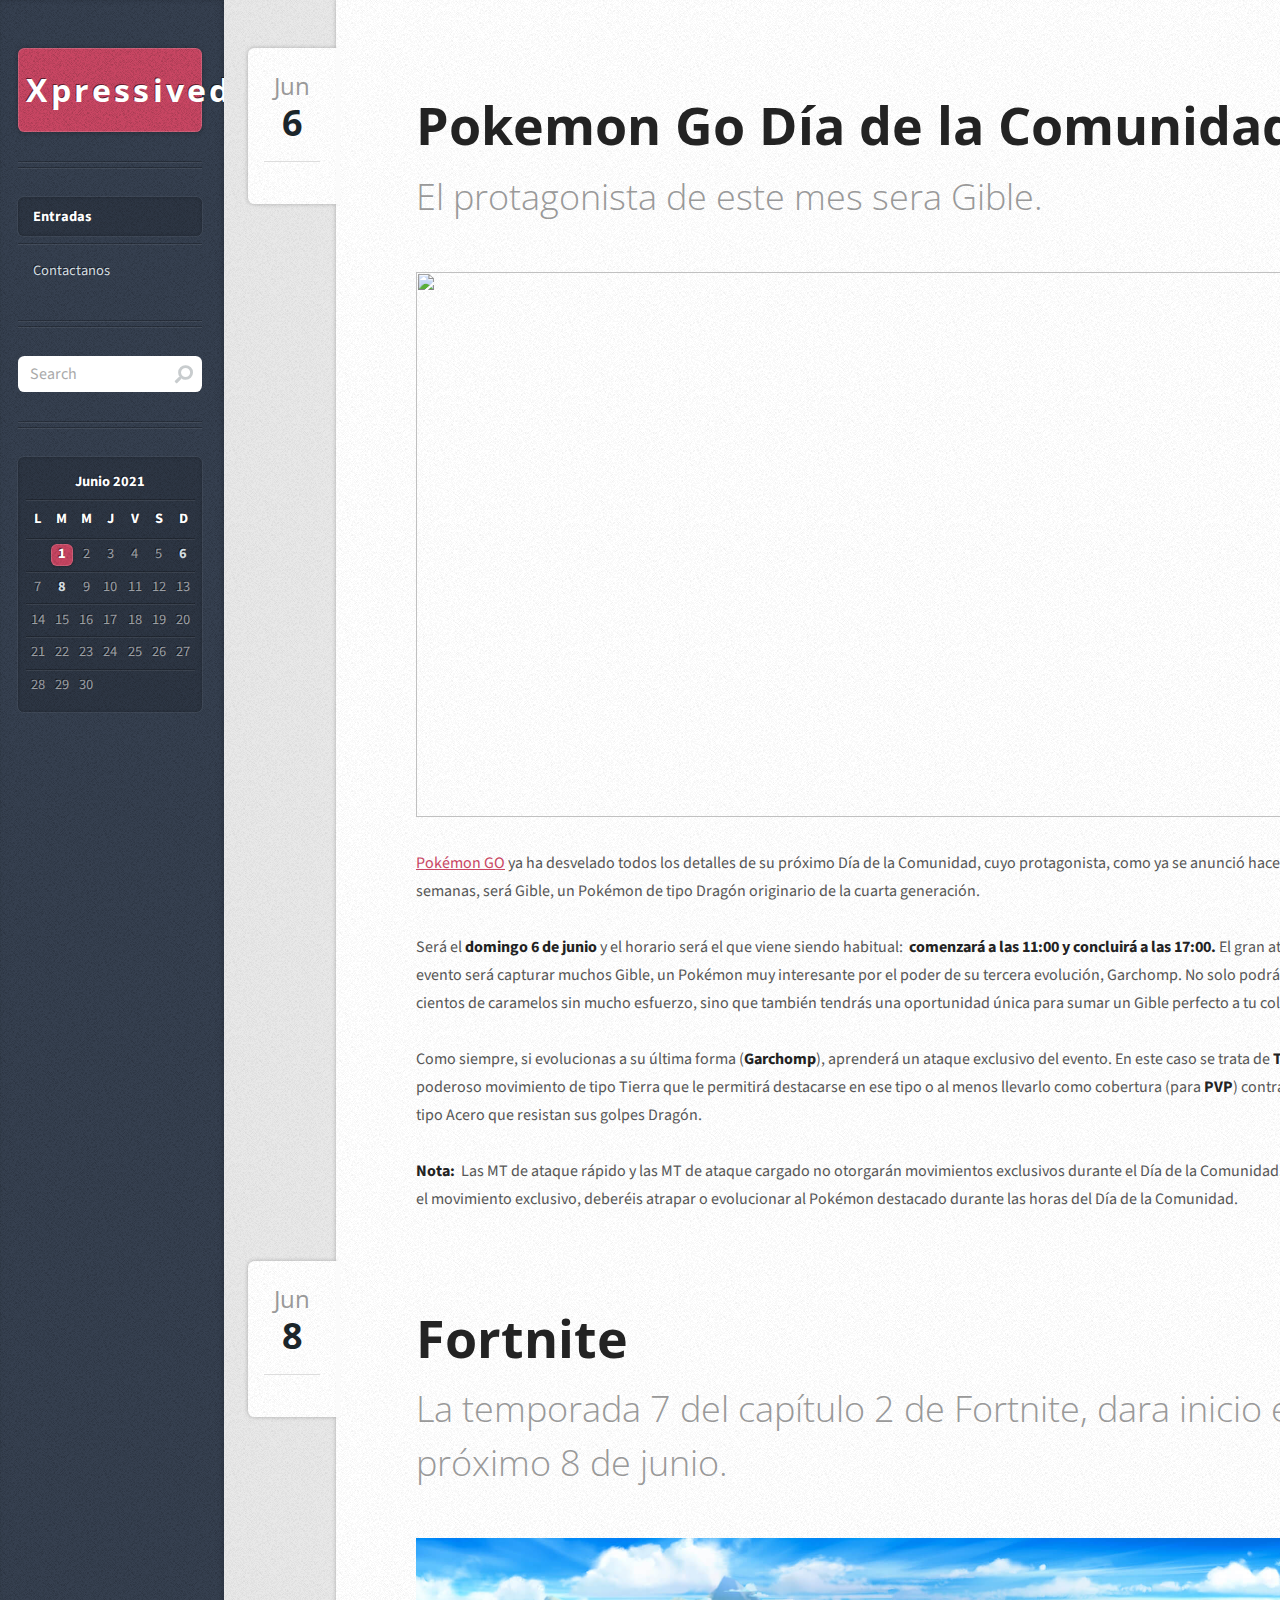
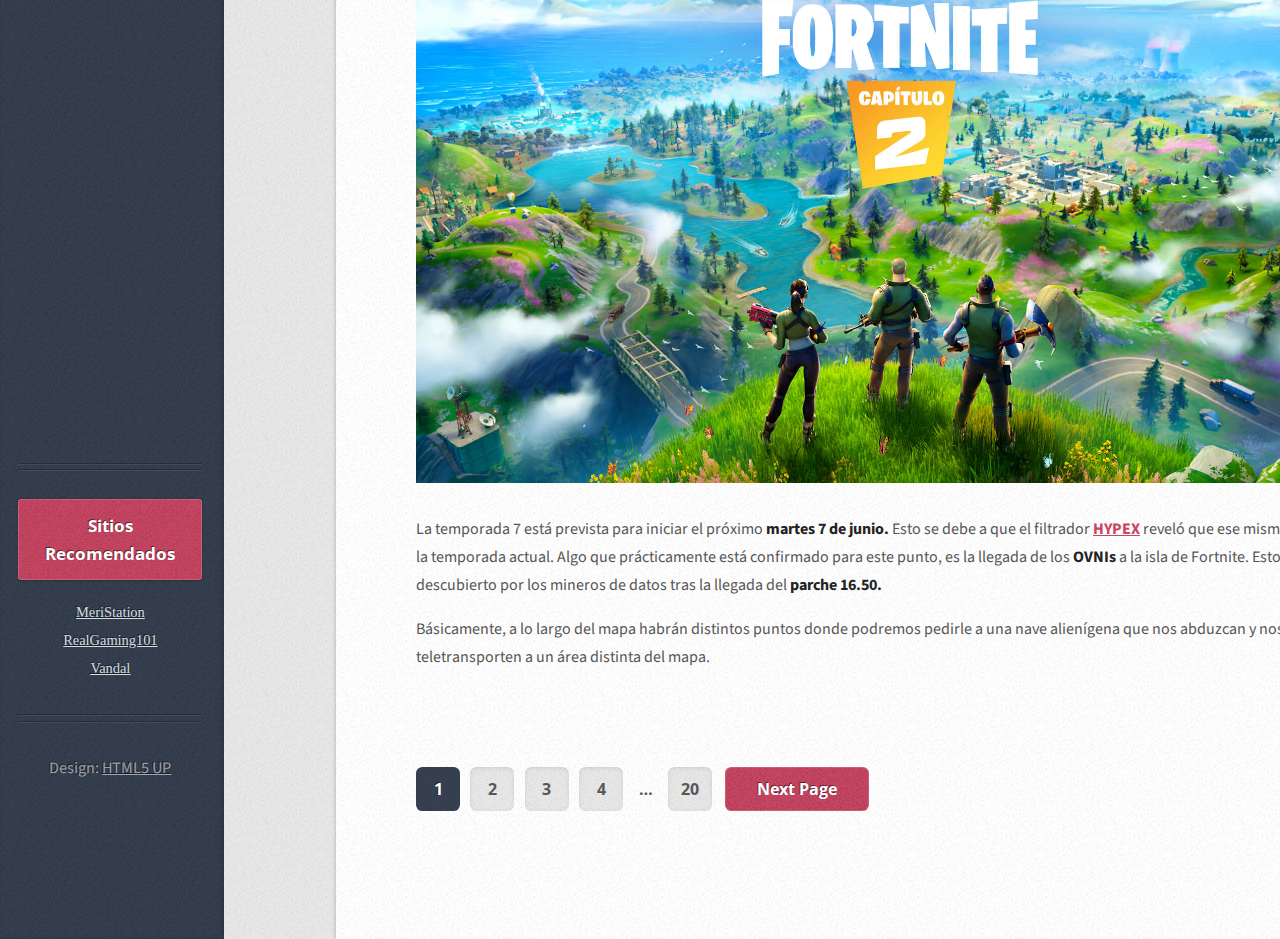
==== index.html @ c1a63bb0 "commit" ====
<!DOCTYPE html>
<!--
	Striped by HTML5 UP	html5up.net | @ajlkn	Free for personal and commercial use under the CCA 3.0 license (html5up.net/license)-->
<html>
  <head>
    <meta http-equiv="content-type" content="text/html; charset=utf-8">
    <title>Xpressived</title>
    <meta name="viewport" content="width=device-width, initial-scale=1, user-scalable=no">
    <link rel="stylesheet" href="assets/css/style.css">
  </head>
  <body class="is-preload">
    <!-- Content -->
    <div id="content">
      <div class="inner">
        <!-- Post -->
        <article class="box post post-excerpt">
          <header>
            <!--
									Note: Titles and subtitles will wrap automatically when necessary, so don't worry									if they get too long. You can also remove the <p> entirely if you don't									need a subtitle.								-->
            <h2><a href="#">Pokemon Go Día de la Comunidad <br>
              </a></h2>
            <p>El protagonista de este mes sera Gible.<br>
            </p>
          </header>
          <div class="info">
            <!--
									Note: The date should be formatted exactly as it's shown below. In particular, the									"least significant" characters of the month should be encapsulated in a <span>									element to denote what gets dropped in 1200px mode (eg. the "uary" in "January").									Oh, and if you don't need a date for a particular page or post you can simply delete									the entire "date" element.								-->
            <span class="date"><span class="month">Jun<span>io</span></span> <span
                class="day">6</span><span class="year">, 2021</span></span>
            <!--
									Note: You can change the number of list items in "stats" to whatever you want.								-->
            <ul class="stats">
            </ul>
          </div>
          <a href="#" class="image featured"><img src="images/pic01.jpg" alt=""
              style="width: 968px; height: 545px;"></a><a href="https://pokemongo.nianticlabs.com/es/"
            target="_blank">Pokémon GO</a> ya ha desvelado todos los detalles de
          su próximo Día de la Comunidad, cuyo protagonista, como ya se anunció
          hace algunas semanas, será Gible, un Pokémon de tipo Dragón originario
          de la cuarta generación.<br>
          <br>
          Será el <strong>domingo 6 de junio</strong> y el horario será el que
          viene siendo habitual:&nbsp; <strong>comenzará a las 11:00 y
            concluirá a las 17:00. </strong>El gran atractivo del evento será
          capturar muchos Gible, un Pokémon muy interesante por el poder de su
          tercera evolución, Garchomp. No solo podrás conseguir cientos de
          caramelos sin mucho esfuerzo, sino que también tendrás una oportunidad
          única para sumar un Gible perfecto a tu colección. <br>
          <br>
          Como siempre, si evolucionas a su última forma (<strong>Garchomp</strong>),
          aprenderá un ataque exclusivo del evento. En este caso se trata de <strong>Tierra
            Viva,</strong> un poderoso movimiento de tipo Tierra que le
          permitirá destacarse en ese tipo o al menos llevarlo como cobertura
          (para <strong>PVP</strong>) contra Pokémon de tipo Acero que resistan
          sus golpes Dragón.<br>
          <br>
          <strong>Nota:</strong>&nbsp; Las MT de ataque rápido y las MT de
          ataque cargado no otorgarán movimientos exclusivos durante el Día de
          la Comunidad. Para aprender el movimiento exclusivo, deberéis atrapar
          o evolucionar al Pokémon destacado durante las horas del Día de la
          Comunidad.</article>
        <!-- Post -->
        <article class="box post post-excerpt">
          <header>
            <h2><a href="#">Fortnite <br>
              </a></h2>
            <p>La temporada 7 del capítulo 2 de Fortnite, dara inicio este
              próximo 8 de junio.</p>
          </header>
          <div class="info"> <span class="date"><span class="month">Jun<span>io</span></span>
              <span class="day">8</span><span class="year">, 2021</span></span>
          </div>
          <a href="#" class="image featured"><img src="images/pic02.jpg" alt=""></a>
          <p><span>La temporada 7 está prevista para iniciar el próximo <strong>martes
                7 de junio.</strong> Esto se debe a que el filtrador <strong><a
                  href="https://twitter.com/HYPEX?ref_src=twsrc%5Etfw%7Ctwcamp%5Etweetembed%7Ctwterm%5E1371721168185655297%7Ctwgr%5E%7Ctwcon%5Es1_&amp;ref_url=https%3A%2F%2Frealgaming101.es%2Ffortnite%2Ffortnite-temporada-7-capitulo-2-fecha-de-inicio-trailer-pase-de-batalla-skins-filtraciones%2F"
                  target="_blank">HYPEX</a></strong> reveló que ese mismo día
              finalizará la temporada actual.</span> Algo que prácticamente está
            confirmado para este punto, es la llegada de los <strong>OVNIs </strong>a
            la isla de Fortnite. Esto fue descubierto por los mineros de datos
            tras la llegada del<strong> parche 16.50.</strong></p>
          <p></p>
          Básicamente, a lo largo del mapa habrán distintos puntos donde
          podremos pedirle a una nave alienígena que nos abduzcan y nos
          teletransporten a un área distinta del mapa.
          <p></p>
        </article>
        <!-- Pagination -->
        <div class="pagination">
          <!--<a href="#" class="button previous">Previous Page</a>-->
          <div class="pages"> <a href="#" class="active">1</a> <a href="#">2</a>
            <a href="#">3</a> <a href="#">4</a> <span>…</span> <a href="#">20</a>
          </div>
          <a href="#" class="button next">Next Page</a> </div>
      </div>
    </div>
    <!-- Sidebar -->
    <div id="sidebar">
      <!-- Logo -->
      <h1 id="logo"><a href="#">Xpressived</a></h1>
      <!-- Nav -->
      <nav id="nav">
        <ul>
          <li class="current"><a href="#">Entradas</a></li>
          <li><a href="Contacte.html">Contactanos</a></li>
        </ul>
      </nav>
      <!-- Search -->
      <section class="box search">
        <form method="post" action="#"> <input class="text" name="search" placeholder="Search"
            type="text"> </form>
      </section>
      <!-- Calendario -->
      <section class="box calendar">
        <div class="inner">
          <table>
            <caption>Junio 2021</caption>
            <thead>
              <tr>
                <th scope="col" title="Lunes">L</th>
                <th scope="col" title="Martes">M</th>
                <th scope="col" title="Miercoles">M</th>
                <th scope="col" title="Jueves">J</th>
                <th scope="col" title="Viernes">V</th>
                <th scope="col" title="Sabado">S</th>
                <th scope="col" title="Domingo">D</th>
              </tr>
            </thead>
            <tbody>
              <tr>
                <td colspan="1" class="pad"><span>&nbsp;</span></td>
                <td class="today"><a href="#">1</a></td>
                <td><span>2</span></td>
                <td><span>3</span></td>
                <td><span>4</span></td>
                <td><span>5</span></td>
                <td><a href="#">6</a></td>
              </tr>
              <tr>
                <td><span>7</span></td>
                <td><a href="#">8</a></td>
                <td><span>9</span></td>
                <td><span>10</span></td>
                <td><span>11</span></td>
                <td><span>12</span></td>
                <td><span>13</span></td>
              </tr>
              <tr>
                <td><span>14</span></td>
                <td><span>15</span></td>
                <td><span>16</span></td>
                <td><span>17</span></td>
                <td><span>18</span></td>
                <td><span>19</span></td>
                <td><span>20</span></td>
              </tr>
              <tr>
                <td><span>21</span></td>
                <td><span>22</span></td>
                <td><span>23</span></td>
                <td><span>24</span></td>
                <td><span>25</span></td>
                <td><span>26</span></td>
                <td><span>27</span></td>
              </tr>
              <tr>
                <td><span>28</span></td>
                <td><span>29</span></td>
                <td><span>30</span></td>
                <td class="pad" colspan="4"><span>&nbsp;</span></td>
              </tr>
            </tbody>
          </table>
        </div>
      </section>
      <!-- Sitios Recomendados -->
      <section class="box recommend-sites" style="margin-top: 1350.8px;">
        <header>
          <h2>Sitios Recomendados</h2>
        </header>
        <ul>
          <li><a href="https://as.com/meristation/" target="_blank">MeriStation<br>
            </a> <a href="https://realgaming101.es/" target="_blank">RealGaming101<br>
            </a> <a href="https://vandal.elespanol.com/" target="_blank"><u>Vandal</u><br>
            </a></li>
        </ul>
      </section>
      <!-- Copyright -->
      <ul id="copyright">
        <li>Design: <a href="http://html5up.net">HTML5 UP</a></li>
      </ul>
    </div>
    <!-- Scripts -->
    <script src="assets/js/jquery.min.js"></script>
    <script src="assets/js/browser.min.js"></script>
    <script src="assets/js/breakpoints.min.js"></script>
    <script src="assets/js/util.js"></script>
    <script src="assets/js/main.js"></script>
  </body>
</html>
---- assets/css/style.css ----
@import url("fontawesome-all.min.css");
@import url("https://fonts.googleapis.com/css?family=Source+Sans+Pro:400,400italic,700|Open+Sans+Condensed:300,700");

/*
	Striped by HTML5 UP
	html5up.net | @ajlkn
	Free for personal and commercial use under the CCA 3.0 license (html5up.net/license)
*/

html, body, div, span, applet, object,
iframe, h1, h2, h3, h4, h5, h6, p, blockquote,
pre, a, abbr, acronym, address, big, cite,
code, del, dfn, em, img, ins, kbd, q, s, samp,
small, strike, strong, sub, sup, tt, var, b,
u, i, center, dl, dt, dd, ol, ul, li, fieldset,
form, label, legend, table, caption, tbody,
tfoot, thead, tr, th, td, article, aside,
canvas, details, embed, figure, figcaption,
footer, header, hgroup, menu, nav, output, ruby,
section, summary, time, mark, audio, video {
	margin: 0;
	padding: 0;
	border: 0;
	font-size: 100%;
	font: inherit;
	vertical-align: baseline;}

article, aside, details, figcaption, figure,
footer, header, hgroup, menu, nav, section {
	display: block;}

body {
	line-height: 1;
}

ol, ul {
	list-style: none;
}

blockquote, q {
	quotes: none;
}

	blockquote:before, blockquote:after, q:before, q:after {
		content: '';
		content: none;
	}

table {
	border-collapse: collapse;
	border-spacing: 0;
}

body {
	-webkit-text-size-adjust: none;
}

mark {
	background-color: transparent;
	color: inherit;
}

input::-moz-focus-inner {
	border: 0;
	padding: 0;
}

input, select, textarea {
	-moz-appearance: none;
	-webkit-appearance: none;
	-ms-appearance: none;
	appearance: none;
}

/* Basic */

	html {
		box-sizing: border-box;
	}

	*, *:before, *:after {
		box-sizing: inherit;
	}

	body {
		background-color: #e8e8e8;
		background-image: url("images/bg02.png");
		display: -moz-flex;
		display: -webkit-flex;
		display: -ms-flex;
		display: flex;
	}

		body.is-preload *, body.is-preload *:before, body.is-preload *:after {
			-moz-animation: none !important;
			-webkit-animation: none !important;
			-ms-animation: none !important;
			animation: none !important;
			-moz-transition: none !important;
			-webkit-transition: none !important;
			-ms-transition: none !important;
			transition: none !important;
		}

	body, input, textarea, select {
		font-family: 'Source Sans Pro', sans-serif;
		font-weight: 400;
		color: #565656;
	}

	a {
		color: #c94663;
	}

	strong, b {
		font-weight: 700;
		color: #232323;
	}

	h2, h3, h4, h5, h6 {
		font-family: 'Open Sans Condensed', sans-serif;
		font-weight: 700;
		color: #232323;
	}

	h2 a, h4 a, h5 a, h6 a {
		text-decoration: none;
		color: inherit;
	}

	blockquote {
		border-left: solid 5px #ddd;
		padding: 1em 0 1em 2em;
		font-style: italic;
	}

	em, i {
		font-style: italic;
	}

	hr {
		border: 0;
		border-top: solid 1px #ddd;
		padding: 1.5em 0 0 0;
		margin: 1.75em 0 0 0;
	}

	sub {
		position: relative;
		top: 0.5em;
		font-size: 0.8em;
	}

	sup {
		position: relative;
		top: -0.5em;
		font-size: 0.8em;
	}

	br.clear {
		clear: both;
	}

	p, ul, ol, dl {
		margin-bottom: 1em;
	}

/* Row */

	.row {
		display: flex;
		flex-wrap: wrap;
		box-sizing: border-box;
		align-items: stretch;
	}

		.row > * {
			box-sizing: border-box;
		}

		.row.gtr-uniform > * > :last-child {
			margin-bottom: 0;
		}

		.row.aln-left {
			justify-content: flex-start;
		}

		.row.aln-center {
			justify-content: center;
		}

		.row.aln-right {
			justify-content: flex-end;
		}

		.row.aln-top {
			align-items: flex-start;
		}

		.row.aln-middle {
			align-items: center;
		}

		.row.aln-bottom {
			align-items: flex-end;
		}

		.row > .imp {
			order: -1;
		}

		.row > .col-1 {
			width: 8.33333%;
		}

		.row > .off-1 {
			margin-left: 8.33333%;
		}

		.row > .col-2 {
			width: 16.66667%;
		}

		.row > .off-2 {
			margin-left: 16.66667%;
		}

		.row > .col-3 {
			width: 25%;
		}

		.row > .off-3 {
			margin-left: 25%;
		}

		.row > .col-4 {
			width: 33.33333%;
		}

		.row > .off-4 {
			margin-left: 33.33333%;
		}

		.row > .col-5 {
			width: 41.66667%;
		}

		.row > .off-5 {
			margin-left: 41.66667%;
		}

		.row > .col-6 {
			width: 50%;
		}

		.row > .off-6 {
			margin-left: 50%;
		}

		.row > .col-7 {
			width: 58.33333%;
		}

		.row > .off-7 {
			margin-left: 58.33333%;
		}

		.row > .col-8 {
			width: 66.66667%;
		}

		.row > .off-8 {
			margin-left: 66.66667%;
		}

		.row > .col-9 {
			width: 75%;
		}

		.row > .off-9 {
			margin-left: 75%;
		}

		.row > .col-10 {
			width: 83.33333%;
		}

		.row > .off-10 {
			margin-left: 83.33333%;
		}

		.row > .col-11 {
			width: 91.66667%;
		}

		.row > .off-11 {
			margin-left: 91.66667%;
		}

		.row > .col-12 {
			width: 100%;
		}

		.row > .off-12 {
			margin-left: 100%;
		}

		.row.gtr-0 {
			margin-top: 0px;
			margin-left: 0px;
		}

			.row.gtr-0 > * {
				padding: 0px 0 0 0px;
			}

			.row.gtr-0.gtr-uniform {
				margin-top: 0px;
			}

				.row.gtr-0.gtr-uniform > * {
					padding-top: 0px;
				}

		.row.gtr-25 {
			margin-top: -12.5px;
			margin-left: -12.5px;
		}

			.row.gtr-25 > * {
				padding: 12.5px 0 0 12.5px;
			}

			.row.gtr-25.gtr-uniform {
				margin-top: -12.5px;
			}

				.row.gtr-25.gtr-uniform > * {
					padding-top: 12.5px;
				}

		.row.gtr-50 {
			margin-top: -25px;
			margin-left: -25px;
		}

			.row.gtr-50 > * {
				padding: 25px 0 0 25px;
			}

			.row.gtr-50.gtr-uniform {
				margin-top: -25px;
			}

				.row.gtr-50.gtr-uniform > * {
					padding-top: 25px;
				}

		.row {
			margin-top: -50px;
			margin-left: -50px;
		}

			.row > * {
				padding: 50px 0 0 50px;
			}

			.row.gtr-uniform {
				margin-top: -50px;
			}

				.row.gtr-uniform > * {
					padding-top: 50px;
				}

		.row.gtr-150 {
			margin-top: -75px;
			margin-left: -75px;
		}

			.row.gtr-150 > * {
				padding: 75px 0 0 75px;
			}

			.row.gtr-150.gtr-uniform {
				margin-top: -75px;
			}

				.row.gtr-150.gtr-uniform > * {
					padding-top: 75px;
				}

		.row.gtr-200 {
			margin-top: -100px;
			margin-left: -100px;
		}

			.row.gtr-200 > * {
				padding: 100px 0 0 100px;
			}

			.row.gtr-200.gtr-uniform {
				margin-top: -100px;
			}

				.row.gtr-200.gtr-uniform > * {
					padding-top: 100px;
				}

		@media screen and (min-width: 737px) {

			.row {
				display: flex;
				flex-wrap: wrap;
				box-sizing: border-box;
				align-items: stretch;
			}

				.row > * {
					box-sizing: border-box;
				}

				.row.gtr-uniform > * > :last-child {
					margin-bottom: 0;
				}

				.row.aln-left {
					justify-content: flex-start;
				}

				.row.aln-center {
					justify-content: center;
				}

				.row.aln-right {
					justify-content: flex-end;
				}

				.row.aln-top {
					align-items: flex-start;
				}

				.row.aln-middle {
					align-items: center;
				}

				.row.aln-bottom {
					align-items: flex-end;
				}

				.row > .imp-desktop {
					order: -1;
				}

				.row > .col-1-desktop {
					width: 8.33333%;
				}

				.row > .off-1-desktop {
					margin-left: 8.33333%;
				}

				.row > .col-2-desktop {
					width: 16.66667%;
				}

				.row > .off-2-desktop {
					margin-left: 16.66667%;
				}

				.row > .col-3-desktop {
					width: 25%;
				}

				.row > .off-3-desktop {
					margin-left: 25%;
				}

				.row > .col-4-desktop {
					width: 33.33333%;
				}

				.row > .off-4-desktop {
					margin-left: 33.33333%;
				}

				.row > .col-5-desktop {
					width: 41.66667%;
				}

				.row > .off-5-desktop {
					margin-left: 41.66667%;
				}

				.row > .col-6-desktop {
					width: 50%;
				}

				.row > .off-6-desktop {
					margin-left: 50%;
				}

				.row > .col-7-desktop {
					width: 58.33333%;
				}

				.row > .off-7-desktop {
					margin-left: 58.33333%;
				}

				.row > .col-8-desktop {
					width: 66.66667%;
				}

				.row > .off-8-desktop {
					margin-left: 66.66667%;
				}

				.row > .col-9-desktop {
					width: 75%;
				}

				.row > .off-9-desktop {
					margin-left: 75%;
				}

				.row > .col-10-desktop {
					width: 83.33333%;
				}

				.row > .off-10-desktop {
					margin-left: 83.33333%;
				}

				.row > .col-11-desktop {
					width: 91.66667%;
				}

				.row > .off-11-desktop {
					margin-left: 91.66667%;
				}

				.row > .col-12-desktop {
					width: 100%;
				}

				.row > .off-12-desktop {
					margin-left: 100%;
				}

				.row.gtr-0 {
					margin-top: 0px;
					margin-left: 0px;
				}

					.row.gtr-0 > * {
						padding: 0px 0 0 0px;
					}

					.row.gtr-0.gtr-uniform {
						margin-top: 0px;
					}

						.row.gtr-0.gtr-uniform > * {
							padding-top: 0px;
						}

				.row.gtr-25 {
					margin-top: -12.5px;
					margin-left: -12.5px;
				}

					.row.gtr-25 > * {
						padding: 12.5px 0 0 12.5px;
					}

					.row.gtr-25.gtr-uniform {
						margin-top: -12.5px;
					}

						.row.gtr-25.gtr-uniform > * {
							padding-top: 12.5px;
						}

				.row.gtr-50 {
					margin-top: -25px;
					margin-left: -25px;
				}

					.row.gtr-50 > * {
						padding: 25px 0 0 25px;
					}

					.row.gtr-50.gtr-uniform {
						margin-top: -25px;
					}

						.row.gtr-50.gtr-uniform > * {
							padding-top: 25px;
						}

				.row {
					margin-top: -50px;
					margin-left: -50px;
				}

					.row > * {
						padding: 50px 0 0 50px;
					}

					.row.gtr-uniform {
						margin-top: -50px;
					}

						.row.gtr-uniform > * {
							padding-top: 50px;
						}

				.row.gtr-150 {
					margin-top: -75px;
					margin-left: -75px;
				}

					.row.gtr-150 > * {
						padding: 75px 0 0 75px;
					}

					.row.gtr-150.gtr-uniform {
						margin-top: -75px;
					}

						.row.gtr-150.gtr-uniform > * {
							padding-top: 75px;
						}

				.row.gtr-200 {
					margin-top: -100px;
					margin-left: -100px;
				}

					.row.gtr-200 > * {
						padding: 100px 0 0 100px;
					}

					.row.gtr-200.gtr-uniform {
						margin-top: -100px;
					}

						.row.gtr-200.gtr-uniform > * {
							padding-top: 100px;
						}

		}

		@media screen and (min-width: 1201px) {

			.row {
				display: flex;
				flex-wrap: wrap;
				box-sizing: border-box;
				align-items: stretch;
			}

				.row > * {
					box-sizing: border-box;
				}

				.row.gtr-uniform > * > :last-child {
					margin-bottom: 0;
				}

				.row.aln-left {
					justify-content: flex-start;
				}

				.row.aln-center {
					justify-content: center;
				}

				.row.aln-right {
					justify-content: flex-end;
				}

				.row.aln-top {
					align-items: flex-start;
				}

				.row.aln-middle {
					align-items: center;
				}

				.row.aln-bottom {
					align-items: flex-end;
				}

				.row > .imp-wide {
					order: -1;
				}

				.row > .col-1-wide {
					width: 8.33333%;
				}

				.row > .off-1-wide {
					margin-left: 8.33333%;
				}

				.row > .col-2-wide {
					width: 16.66667%;
				}

				.row > .off-2-wide {
					margin-left: 16.66667%;
				}

				.row > .col-3-wide {
					width: 25%;
				}

				.row > .off-3-wide {
					margin-left: 25%;
				}

				.row > .col-4-wide {
					width: 33.33333%;
				}

				.row > .off-4-wide {
					margin-left: 33.33333%;
				}

				.row > .col-5-wide {
					width: 41.66667%;
				}

				.row > .off-5-wide {
					margin-left: 41.66667%;
				}

				.row > .col-6-wide {
					width: 50%;
				}

				.row > .off-6-wide {
					margin-left: 50%;
				}

				.row > .col-7-wide {
					width: 58.33333%;
				}

				.row > .off-7-wide {
					margin-left: 58.33333%;
				}

				.row > .col-8-wide {
					width: 66.66667%;
				}

				.row > .off-8-wide {
					margin-left: 66.66667%;
				}

				.row > .col-9-wide {
					width: 75%;
				}

				.row > .off-9-wide {
					margin-left: 75%;
				}

				.row > .col-10-wide {
					width: 83.33333%;
				}

				.row > .off-10-wide {
					margin-left: 83.33333%;
				}

				.row > .col-11-wide {
					width: 91.66667%;
				}

				.row > .off-11-wide {
					margin-left: 91.66667%;
				}

				.row > .col-12-wide {
					width: 100%;
				}

				.row > .off-12-wide {
					margin-left: 100%;
				}

				.row.gtr-0 {
					margin-top: 0px;
					margin-left: 0px;
				}

					.row.gtr-0 > * {
						padding: 0px 0 0 0px;
					}

					.row.gtr-0.gtr-uniform {
						margin-top: 0px;
					}

						.row.gtr-0.gtr-uniform > * {
							padding-top: 0px;
						}

				.row.gtr-25 {
					margin-top: -12.5px;
					margin-left: -12.5px;
				}

					.row.gtr-25 > * {
						padding: 12.5px 0 0 12.5px;
					}

					.row.gtr-25.gtr-uniform {
						margin-top: -12.5px;
					}

						.row.gtr-25.gtr-uniform > * {
							padding-top: 12.5px;
						}

				.row.gtr-50 {
					margin-top: -25px;
					margin-left: -25px;
				}

					.row.gtr-50 > * {
						padding: 25px 0 0 25px;
					}

					.row.gtr-50.gtr-uniform {
						margin-top: -25px;
					}

						.row.gtr-50.gtr-uniform > * {
							padding-top: 25px;
						}

				.row {
					margin-top: -50px;
					margin-left: -50px;
				}

					.row > * {
						padding: 50px 0 0 50px;
					}

					.row.gtr-uniform {
						margin-top: -50px;
					}

						.row.gtr-uniform > * {
							padding-top: 50px;
						}

				.row.gtr-150 {
					margin-top: -75px;
					margin-left: -75px;
				}

					.row.gtr-150 > * {
						padding: 75px 0 0 75px;
					}

					.row.gtr-150.gtr-uniform {
						margin-top: -75px;
					}

						.row.gtr-150.gtr-uniform > * {
							padding-top: 75px;
						}

				.row.gtr-200 {
					margin-top: -100px;
					margin-left: -100px;
				}

					.row.gtr-200 > * {
						padding: 100px 0 0 100px;
					}

					.row.gtr-200.gtr-uniform {
						margin-top: -100px;
					}

						.row.gtr-200.gtr-uniform > * {
							padding-top: 100px;
						}

		}

		@media screen and (min-width: 737px) and (max-width: 1200px) {

			.row {
				display: flex;
				flex-wrap: wrap;
				box-sizing: border-box;
				align-items: stretch;
			}

				.row > * {
					box-sizing: border-box;
				}

				.row.gtr-uniform > * > :last-child {
					margin-bottom: 0;
				}

				.row.aln-left {
					justify-content: flex-start;
				}

				.row.aln-center {
					justify-content: center;
				}

				.row.aln-right {
					justify-content: flex-end;
				}

				.row.aln-top {
					align-items: flex-start;
				}

				.row.aln-middle {
					align-items: center;
				}

				.row.aln-bottom {
					align-items: flex-end;
				}

				.row > .imp-narrow {
					order: -1;
				}

				.row > .col-1-narrow {
					width: 8.33333%;
				}

				.row > .off-1-narrow {
					margin-left: 8.33333%;
				}

				.row > .col-2-narrow {
					width: 16.66667%;
				}

				.row > .off-2-narrow {
					margin-left: 16.66667%;
				}

				.row > .col-3-narrow {
					width: 25%;
				}

				.row > .off-3-narrow {
					margin-left: 25%;
				}

				.row > .col-4-narrow {
					width: 33.33333%;
				}

				.row > .off-4-narrow {
					margin-left: 33.33333%;
				}

				.row > .col-5-narrow {
					width: 41.66667%;
				}

				.row > .off-5-narrow {
					margin-left: 41.66667%;
				}

				.row > .col-6-narrow {
					width: 50%;
				}

				.row > .off-6-narrow {
					margin-left: 50%;
				}

				.row > .col-7-narrow {
					width: 58.33333%;
				}

				.row > .off-7-narrow {
					margin-left: 58.33333%;
				}

				.row > .col-8-narrow {
					width: 66.66667%;
				}

				.row > .off-8-narrow {
					margin-left: 66.66667%;
				}

				.row > .col-9-narrow {
					width: 75%;
				}

				.row > .off-9-narrow {
					margin-left: 75%;
				}

				.row > .col-10-narrow {
					width: 83.33333%;
				}

				.row > .off-10-narrow {
					margin-left: 83.33333%;
				}

				.row > .col-11-narrow {
					width: 91.66667%;
				}

				.row > .off-11-narrow {
					margin-left: 91.66667%;
				}

				.row > .col-12-narrow {
					width: 100%;
				}

				.row > .off-12-narrow {
					margin-left: 100%;
				}

				.row.gtr-0 {
					margin-top: 0px;
					margin-left: 0px;
				}

					.row.gtr-0 > * {
						padding: 0px 0 0 0px;
					}

					.row.gtr-0.gtr-uniform {
						margin-top: 0px;
					}

						.row.gtr-0.gtr-uniform > * {
							padding-top: 0px;
						}

				.row.gtr-25 {
					margin-top: -12.5px;
					margin-left: -12.5px;
				}

					.row.gtr-25 > * {
						padding: 12.5px 0 0 12.5px;
					}

					.row.gtr-25.gtr-uniform {
						margin-top: -12.5px;
					}

						.row.gtr-25.gtr-uniform > * {
							padding-top: 12.5px;
						}

				.row.gtr-50 {
					margin-top: -25px;
					margin-left: -25px;
				}

					.row.gtr-50 > * {
						padding: 25px 0 0 25px;
					}

					.row.gtr-50.gtr-uniform {
						margin-top: -25px;
					}

						.row.gtr-50.gtr-uniform > * {
							padding-top: 25px;
						}

				.row {
					margin-top: -50px;
					margin-left: -50px;
				}

					.row > * {
						padding: 50px 0 0 50px;
					}

					.row.gtr-uniform {
						margin-top: -50px;
					}

						.row.gtr-uniform > * {
							padding-top: 50px;
						}

				.row.gtr-150 {
					margin-top: -75px;
					margin-left: -75px;
				}

					.row.gtr-150 > * {
						padding: 75px 0 0 75px;
					}

					.row.gtr-150.gtr-uniform {
						margin-top: -75px;
					}

						.row.gtr-150.gtr-uniform > * {
							padding-top: 75px;
						}

				.row.gtr-200 {
					margin-top: -100px;
					margin-left: -100px;
				}

					.row.gtr-200 > * {
						padding: 100px 0 0 100px;
					}

					.row.gtr-200.gtr-uniform {
						margin-top: -100px;
					}

						.row.gtr-200.gtr-uniform > * {
							padding-top: 100px;
						}

		}

		@media screen and (min-width: 737px) and (max-width: 1000px) {

			.row {
				display: flex;
				flex-wrap: wrap;
				box-sizing: border-box;
				align-items: stretch;
			}

				.row > * {
					box-sizing: border-box;
				}

				.row.gtr-uniform > * > :last-child {
					margin-bottom: 0;
				}

				.row.aln-left {
					justify-content: flex-start;
				}

				.row.aln-center {
					justify-content: center;
				}

				.row.aln-right {
					justify-content: flex-end;
				}

				.row.aln-top {
					align-items: flex-start;
				}

				.row.aln-middle {
					align-items: center;
				}

				.row.aln-bottom {
					align-items: flex-end;
				}

				.row > .imp-narrower {
					order: -1;
				}

				.row > .col-1-narrower {
					width: 8.33333%;
				}

				.row > .off-1-narrower {
					margin-left: 8.33333%;
				}

				.row > .col-2-narrower {
					width: 16.66667%;
				}

				.row > .off-2-narrower {
					margin-left: 16.66667%;
				}

				.row > .col-3-narrower {
					width: 25%;
				}

				.row > .off-3-narrower {
					margin-left: 25%;
				}

				.row > .col-4-narrower {
					width: 33.33333%;
				}

				.row > .off-4-narrower {
					margin-left: 33.33333%;
				}

				.row > .col-5-narrower {
					width: 41.66667%;
				}

				.row > .off-5-narrower {
					margin-left: 41.66667%;
				}

				.row > .col-6-narrower {
					width: 50%;
				}

				.row > .off-6-narrower {
					margin-left: 50%;
				}

				.row > .col-7-narrower {
					width: 58.33333%;
				}

				.row > .off-7-narrower {
					margin-left: 58.33333%;
				}

				.row > .col-8-narrower {
					width: 66.66667%;
				}

				.row > .off-8-narrower {
					margin-left: 66.66667%;
				}

				.row > .col-9-narrower {
					width: 75%;
				}

				.row > .off-9-narrower {
					margin-left: 75%;
				}

				.row > .col-10-narrower {
					width: 83.33333%;
				}

				.row > .off-10-narrower {
					margin-left: 83.33333%;
				}

				.row > .col-11-narrower {
					width: 91.66667%;
				}

				.row > .off-11-narrower {
					margin-left: 91.66667%;
				}

				.row > .col-12-narrower {
					width: 100%;
				}

				.row > .off-12-narrower {
					margin-left: 100%;
				}

				.row.gtr-0 {
					margin-top: 0px;
					margin-left: 0px;
				}

					.row.gtr-0 > * {
						padding: 0px 0 0 0px;
					}

					.row.gtr-0.gtr-uniform {
						margin-top: 0px;
					}

						.row.gtr-0.gtr-uniform > * {
							padding-top: 0px;
						}

				.row.gtr-25 {
					margin-top: -12.5px;
					margin-left: -12.5px;
				}

					.row.gtr-25 > * {
						padding: 12.5px 0 0 12.5px;
					}

					.row.gtr-25.gtr-uniform {
						margin-top: -12.5px;
					}

						.row.gtr-25.gtr-uniform > * {
							padding-top: 12.5px;
						}

				.row.gtr-50 {
					margin-top: -25px;
					margin-left: -25px;
				}

					.row.gtr-50 > * {
						padding: 25px 0 0 25px;
					}

					.row.gtr-50.gtr-uniform {
						margin-top: -25px;
					}

						.row.gtr-50.gtr-uniform > * {
							padding-top: 25px;
						}

				.row {
					margin-top: -50px;
					margin-left: -50px;
				}

					.row > * {
						padding: 50px 0 0 50px;
					}

					.row.gtr-uniform {
						margin-top: -50px;
					}

						.row.gtr-uniform > * {
							padding-top: 50px;
						}

				.row.gtr-150 {
					margin-top: -75px;
					margin-left: -75px;
				}

					.row.gtr-150 > * {
						padding: 75px 0 0 75px;
					}

					.row.gtr-150.gtr-uniform {
						margin-top: -75px;
					}

						.row.gtr-150.gtr-uniform > * {
							padding-top: 75px;
						}

				.row.gtr-200 {
					margin-top: -100px;
					margin-left: -100px;
				}

					.row.gtr-200 > * {
						padding: 100px 0 0 100px;
					}

					.row.gtr-200.gtr-uniform {
						margin-top: -100px;
					}

						.row.gtr-200.gtr-uniform > * {
							padding-top: 100px;
						}

		}

		@media screen and (max-width: 736px) {

			.row {
				display: flex;
				flex-wrap: wrap;
				box-sizing: border-box;
				align-items: stretch;
			}

				.row > * {
					box-sizing: border-box;
				}

				.row.gtr-uniform > * > :last-child {
					margin-bottom: 0;
				}

				.row.aln-left {
					justify-content: flex-start;
				}

				.row.aln-center {
					justify-content: center;
				}

				.row.aln-right {
					justify-content: flex-end;
				}

				.row.aln-top {
					align-items: flex-start;
				}

				.row.aln-middle {
					align-items: center;
				}

				.row.aln-bottom {
					align-items: flex-end;
				}

				.row > .imp-mobile {
					order: -1;
				}

				.row > .col-1-mobile {
					width: 8.33333%;
				}

				.row > .off-1-mobile {
					margin-left: 8.33333%;
				}

				.row > .col-2-mobile {
					width: 16.66667%;
				}

				.row > .off-2-mobile {
					margin-left: 16.66667%;
				}

				.row > .col-3-mobile {
					width: 25%;
				}

				.row > .off-3-mobile {
					margin-left: 25%;
				}

				.row > .col-4-mobile {
					width: 33.33333%;
				}

				.row > .off-4-mobile {
					margin-left: 33.33333%;
				}

				.row > .col-5-mobile {
					width: 41.66667%;
				}

				.row > .off-5-mobile {
					margin-left: 41.66667%;
				}

				.row > .col-6-mobile {
					width: 50%;
				}

				.row > .off-6-mobile {
					margin-left: 50%;
				}

				.row > .col-7-mobile {
					width: 58.33333%;
				}

				.row > .off-7-mobile {
					margin-left: 58.33333%;
				}

				.row > .col-8-mobile {
					width: 66.66667%;
				}

				.row > .off-8-mobile {
					margin-left: 66.66667%;
				}

				.row > .col-9-mobile {
					width: 75%;
				}

				.row > .off-9-mobile {
					margin-left: 75%;
				}

				.row > .col-10-mobile {
					width: 83.33333%;
				}

				.row > .off-10-mobile {
					margin-left: 83.33333%;
				}

				.row > .col-11-mobile {
					width: 91.66667%;
				}

				.row > .off-11-mobile {
					margin-left: 91.66667%;
				}

				.row > .col-12-mobile {
					width: 100%;
				}

				.row > .off-12-mobile {
					margin-left: 100%;
				}

				.row.gtr-0 {
					margin-top: 0px;
					margin-left: 0px;
				}

					.row.gtr-0 > * {
						padding: 0px 0 0 0px;
					}

					.row.gtr-0.gtr-uniform {
						margin-top: 0px;
					}

						.row.gtr-0.gtr-uniform > * {
							padding-top: 0px;
						}

				.row.gtr-25 {
					margin-top: -12.5px;
					margin-left: -12.5px;
				}

					.row.gtr-25 > * {
						padding: 12.5px 0 0 12.5px;
					}

					.row.gtr-25.gtr-uniform {
						margin-top: -12.5px;
					}

						.row.gtr-25.gtr-uniform > * {
							padding-top: 12.5px;
						}

				.row.gtr-50 {
					margin-top: -25px;
					margin-left: -25px;
				}

					.row.gtr-50 > * {
						padding: 25px 0 0 25px;
					}

					.row.gtr-50.gtr-uniform {
						margin-top: -25px;
					}

						.row.gtr-50.gtr-uniform > * {
							padding-top: 25px;
						}

				.row {
					margin-top: -50px;
					margin-left: -50px;
				}

					.row > * {
						padding: 50px 0 0 50px;
					}

					.row.gtr-uniform {
						margin-top: -50px;
					}

						.row.gtr-uniform > * {
							padding-top: 50px;
						}

				.row.gtr-150 {
					margin-top: -75px;
					margin-left: -75px;
				}

					.row.gtr-150 > * {
						padding: 75px 0 0 75px;
					}

					.row.gtr-150.gtr-uniform {
						margin-top: -75px;
					}

						.row.gtr-150.gtr-uniform > * {
							padding-top: 75px;
						}

				.row.gtr-200 {
					margin-top: -100px;
					margin-left: -100px;
				}

					.row.gtr-200 > * {
						padding: 100px 0 0 100px;
					}

					.row.gtr-200.gtr-uniform {
						margin-top: -100px;
					}

						.row.gtr-200.gtr-uniform > * {
							padding-top: 100px;
						}

		}

/* Table */

	table {
		margin-bottom: 1em;
		width: 100%;
	}

		table tbody tr:nth-child(2n+2) {
			background: #f4f4f4;
		}

		table td {
			padding: 0.5em 1em 0.5em 1em;
		}

		table th {
			text-align: left;
			font-weight: 700;
			padding: 0.75em 1em 0.75em 1em;
		}

		table thead {
			border-bottom: solid 1px #ddd;
		}

		table tfoot {
			border-top: solid 1px #ddd;
			background: #eee;
		}

/* Form */

	form label {
		font-family: 'Open Sans Condensed', sans-serif;
		font-weight: 700;
		color: #232323;
		margin: 0 0 0.75em 0;
	}

	form input[type="text"],
	form input[type="email"],
	form input[type="password"],
	form select,
	form textarea {
		display: block;
		border-radius: 0.4em;
		-webkit-appearance: none;
		border: solid 1px #ddd;
		padding: 0.5em 0.75em;
		width: 100%;
		line-height: 1.25em;
	}

		form input[type="text"]:focus,
		form input[type="email"]:focus,
		form input[type="password"]:focus,
		form select:focus,
		form textarea:focus {
			box-shadow: 0px 0px 2px 2px #c94663;
		}

	form ::-webkit-input-placeholder {
		color: #aaa;
	}

	form :-moz-placeholder {
		color: #aaa;
	}

	form ::-moz-placeholder {
		color: #aaa;
	}

	form :-ms-input-placeholder {
		color: #aaa;
	}

/* Section/Article */

	header {
		margin: 0 0 2em 0;
	}

		header > p {
			font-family: 'Open Sans Condensed', sans-serif;
			font-weight: 300;
			display: block;
			margin-top: 1em;
			color: #999;
		}

	section, article {
		margin-bottom: 3em;
	}

		section > :last-child,
		section > .inner > :last-child, section:last-child, article > :last-child,
		article > .inner > :last-child, article:last-child {
			margin-bottom: 0;
		}

/* Image */

	.image {
		display: inline-block;
	}

		.image img {
			display: block;
			width: 100%;
		}

		.image.fit {
			display: block;
			width: 100%;
		}

		.image.featured {
			display: block;
			width: 100%;
			margin: 0 0 2em 0;
		}

		.image.left {
			float: left;
			margin: 0 2em 2em 0;
		}

		.image.centered {
			display: block;
			margin: 0 0 2em 0;
		}

			.image.centered img {
				margin: 0 auto;
				width: auto;
			}

/* Button */

	input[type="button"],
	input[type="submit"],
	input[type="reset"],
	button,
	.button {
		cursor: pointer;
		background-color: #c94663;
		background-image: url("images/bg01.png");
		border-radius: 0.4em;
		text-align: center;
		box-shadow: inset 0px 0px 0px 1px rgba(255, 255, 255, 0.15);
		color: #fff;
		font-family: 'Open Sans Condensed', sans-serif;
		font-weight: 700;
		text-decoration: none;
		-moz-transition: background-color .25s ease-in-out, color .25s ease-in-out;
		-webkit-transition: background-color .25s ease-in-out, color .25s ease-in-out;
		-ms-transition: background-color .25s ease-in-out, color .25s ease-in-out;
		transition: background-color .25s ease-in-out, color .25s ease-in-out;
		text-shadow: -1px -1px 0px rgba(0, 0, 0, 0.5);
	}

		input[type="button"]:disabled, input[type="button"].disabled,
		input[type="submit"]:disabled,
		input[type="submit"].disabled,
		input[type="reset"]:disabled,
		input[type="reset"].disabled,
		button:disabled,
		button.disabled,
		.button:disabled,
		.button.disabled {
			opacity: 0.35;
			cursor: default;
		}

		input[type="button"]:hover,
		input[type="submit"]:hover,
		input[type="reset"]:hover,
		button:hover,
		.button:hover {
			background-color: #d95673;
		}

		input[type="button"]:active,
		input[type="submit"]:active,
		input[type="reset"]:active,
		button:active,
		.button:active {
			background-color: #b93653;
		}

		input[type="button"].alt,
		input[type="submit"].alt,
		input[type="reset"].alt,
		button.alt,
		.button.alt {
			background-color: #364050;
		}

			input[type="button"].alt:hover,
			input[type="submit"].alt:hover,
			input[type="reset"].alt:hover,
			button.alt:hover,
			.button.alt:hover {
				background-color: #465060;
			}

			input[type="button"].alt:active,
			input[type="submit"].alt:active,
			input[type="reset"].alt:active,
			button.alt:active,
			.button.alt:active {
				background-color: #263040;
			}

/* List */

	ul {
		list-style: disc;
		padding-left: 1em;
	}

		ul li {
			padding-left: 0.5em;
		}

	ol {
		list-style: decimal;
		padding-left: 1.25em;
	}

		ol li {
			padding-left: 0.25em;
		}

/* Pagination */

	.pagination .pages {
		display: inline-block;
		font-family: 'Open Sans Condensed', sans-serif;
		font-weight: 700;
	}

		.pagination .pages span {
			display: inline-block;
			width: 1.5em;
			text-align: center;
			margin: 0 0.4em 0 0;
		}

		.pagination .pages a {
			cursor: pointer;
			display: inline-block;
			text-align: center;
			text-decoration: none;
			color: inherit;
			background-color: #e8e8e8;
			background-image: url("images/bg02.png");
			color: #565656;
			margin: 0 0.4em 0 0;
			border-radius: 0.4em;
			-moz-transition: background-color .25s ease-in-out;
			-webkit-transition: background-color .25s ease-in-out;
			-ms-transition: background-color .25s ease-in-out;
			transition: background-color .25s ease-in-out;
			box-shadow: inset 0 0.075em 0.25em 0 rgba(0, 0, 0, 0.1);
		}

			.pagination .pages a:hover {
				background-color: #dadada;
			}

			.pagination .pages a.active {
				background-color: #364050;
				color: #fff;
				box-shadow: none;
				text-shadow: -1px -1px 0px rgba(0, 0, 0, 0.5);
			}

/* Box */

	.box.calendar .inner {
		position: relative;
		background-color: rgba(0, 0, 0, 0.15);
		border-radius: 0.4em;
		padding: 0.75em 0.5em 0.75em 0.5em;
		box-shadow: 0 0 0 1px rgba(255, 255, 255, 0.05), inset 0 0 0.25em 0 rgba(0, 0, 0, 0.25);
	}

	.box.calendar caption {
		font-weight: 700;
		color: #fff;
		margin: 0 0 0.25em 0;
	}

	.box.calendar tbody tr:nth-child(2n+2) {
		background: transparent;
	}

	.box.calendar table {
		margin: 0 auto;
	}

	.box.calendar td {
		cursor: default;
		padding: 0.35em 0 0.35em 0;
		border-top: solid 1px rgba(0, 0, 0, 0.25);
		box-shadow: inset 0px 1px 0px 0px rgba(255, 255, 255, 0.075);
		text-align: center;
	}

	.box.calendar th {
		cursor: default;
		padding: 0.35em 0 0.35em 0;
		border-top: solid 1px rgba(0, 0, 0, 0.25);
		box-shadow: inset 0px 1px 0px 0px rgba(255, 255, 255, 0.075);
		font-weight: 700;
		color: #fff;
		text-align: center;
	}

	.box.calendar td a, .box.calendar td span {
		display: block;
		margin: 0 auto;
		width: 1.5em;
		height: 1.5em;
		text-align: center;
		line-height: 1.4em;
		border-radius: 0.4em;
		-moz-transition: background-color .25s ease-in-out;
		-webkit-transition: background-color .25s ease-in-out;
		-ms-transition: background-color .25s ease-in-out;
		transition: background-color .25s ease-in-out;
		text-decoration: none;
	}

	.box.calendar td a {
		color: #fff;
		font-weight: 700;
	}

		.box.calendar td a:hover {
			background-color: rgba(200, 225, 255, 0.1);
			color: #fff;
		}

	.box.calendar td.today a {
		background-color: #c94663;
		background-image: url("images/bg01.png");
		box-shadow: inset 0px 0px 0px 1px rgba(255, 255, 255, 0.15), 0 0.025em 0.15em 0em rgba(0, 0, 0, 0.25);
		color: #fff !important;
	}

	.box.post {
		position: relative;
	}

		.box.post .info .stats {
			margin: 0;
			cursor: default;
		}

			.box.post .info .stats a {
				font-size: 0.8em;
				text-decoration: none;
				color: #232323;
				font-weight: 700;
				line-height: 1em;
			}

	.box.recent-posts ul {
		list-style: none;
		padding-left: 0;
	}

	
	

	.box.recent-posts li {
		border-top: solid 1px rgba(0, 0, 0, 0.25);
		box-shadow: inset 0px 1px 0px 0px rgba(255, 255, 255, 0.075);
		padding: 0.5em 0 0.5em 0;
	}

		.box.recent-posts li:first-child {
			border-top: 0;
			box-shadow: none;
			padding-top: 0;
		}

		.box.recent-posts li:last-child {
			padding-bottom: 0;
		}

	.box.recommend-sites header{
		display: block;
					background-color: #c94663;
					background-image: url("images/bg01.png");
					padding: 0.875em 0.25em;
					border-radius: 0.2em;
					text-align: center;
					box-shadow: inset 0px 0px 0px 1px rgba(255, 255, 255, 0.15), 0 0.025em 0.15em 0em rgba(0, 0, 0, 0.25);
					text-decoration: none;
					color: #fff;
	}

	.box.recommend-sites ul {
		list-style: none;
		padding-left: 0;
	}

	.box.recommend-sites li {
		border-top: solid 1px rgba(0, 0, 0, 0.25);
		box-shadow: inset 0px 1px 0px 0px rgba(255, 255, 255, 0.075);
		padding: 0.5em 0 0.5em 0;
		text-align: center;
		font-family: 'Font Awesome 5 Free';
	}

		.box.recommend-sites li:first-child {
			border-top: 0;
			box-shadow: none;
			padding-top: 0;
		}

		.box.recommend-sites li:last-child {
			padding-bottom: 0;
		}
	

	.box.search form {
		position: relative;
	}

		.box.search form input {
			position: relative;
			padding-right: 34px;
		}

		.box.search form:before {
			text-decoration: none;
			display: inline-block;
			font-family: 'Font Awesome 5 Free';
			font-size: 18px;
			font-weight: 900;
			text-decoration: none;
			-webkit-font-smoothing: antialiased;
			-moz-osx-font-smoothing: grayscale;
			content: '\f002';
			filter: progid:DXImageTransform.Microsoft.BasicImage(rotation=0, mirror=1);
			-moz-transform: scale(-1, 1);
			-webkit-transform: scale(-1, 1);
			-ms-transform: scale(-1, 1);
			transform: scale(-1, 1);
			position: absolute;
			right: 0.5em;
			top: 0.25em;
			z-index: 1;
			text-shadow: none;
			color: #c8ccce;
		}

			.box.search form:before:before {
				-moz-osx-font-smoothing: grayscale;
				-webkit-font-smoothing: antialiased;
				display: inline-block;
				font-style: normal;
				font-variant: normal;
				text-rendering: auto;
				line-height: 1;
				text-transform: none !important;
				font-family: 'Font Awesome 5 Free';
				font-weight: 900;
			}

	.box.text-style1 .inner {
		position: relative;
		background-color: rgba(0, 0, 0, 0.15);
		border-radius: 0.4em;
		padding: 1.25em;
		box-shadow: 0 0 0 1px rgba(255, 255, 255, 0.05), inset 0 0 0.25em 0 rgba(0, 0, 0, 0.25);
	}

/* Icons */

	.icon {
		text-decoration: none;
		text-decoration: none;
	}

		.icon:before {
			-moz-osx-font-smoothing: grayscale;
			-webkit-font-smoothing: antialiased;
			display: inline-block;
			font-style: normal;
			font-variant: normal;
			text-rendering: auto;
			line-height: 1;
			text-transform: none !important;
			font-family: 'Font Awesome 5 Free';
			font-weight: 400;
		}

		.icon:before {
			line-height: normal;
		}

		.icon > .label {
			display: none;
		}

		.icon.solid:before {
			font-weight: 900;
		}

		.icon.brands:before {
			font-family: 'Font Awesome 5 Brands';
		}

/* Nav */

	#nav > ul > li > ul {
		display: none;
	}

	#nav ul {
		margin: 0;
		list-style: none;
		padding-left: 0;
	}

	#nav li {
		border-top: solid 1px rgba(0, 0, 0, 0.25);
		box-shadow: inset 0px 1px 0px 0px rgba(255, 255, 255, 0.075);
		padding: 0.5em 0 0.5em 0;
	}

		#nav li:first-child {
			border: 0;
			box-shadow: none;
			padding-top: 0;
		}

		#nav li:last-child {
			padding-bottom: 0;
		}

		#nav li a {
			display: block;
			padding: 0.4em 1em 0.4em 1em;
			text-decoration: none;
			border-radius: 0.4em;
			outline: 0;
			-moz-transition: background-color .25s ease-in-out, color .25s ease-in-out;
			-webkit-transition: background-color .25s ease-in-out, color .25s ease-in-out;
			-ms-transition: background-color .25s ease-in-out, color .25s ease-in-out;
			transition: background-color .25s ease-in-out, color .25s ease-in-out;
		}

		#nav li.current a {
			background-color: rgba(0, 0, 0, 0.15) !important;
			box-shadow: 0 0 0 1px rgba(255, 255, 255, 0.05), inset 0 0 0.25em 0 rgba(0, 0, 0, 0.25);
			font-weight: 700;
			color: #fff;
		}

		#nav li:hover a {
			background-color: rgba(255, 255, 255, 0.1);
			color: #fff;
		}

/* Sidebar */

	#titleBar {
		-moz-backface-visibility: hidden;
		-webkit-backface-visibility: hidden;
		-ms-backface-visibility: hidden;
		backface-visibility: hidden;
		-moz-transition: -moz-transform 0.5s ease;
		-webkit-transition: -webkit-transform 0.5s ease;
		-ms-transition: -ms-transform 0.5s ease;
		transition: transform 0.5s ease;
		display: none;
		height: 44px;
		left: 0;
		position: fixed;
		top: 0;
		width: 100%;
		z-index: 10001;
		background: #364050 url("images/bg01.png");
	}

		#titleBar .title {
			display: block;
			color: #fff;
			line-height: 44px;
			font-size: 1.25em;
			font-family: 'Open Sans Condensed', sans-serif;
			font-weight: 700;
			letter-spacing: 0.1em;
			text-shadow: -1px -1px 0px rgba(0, 0, 0, 0.5);
			box-shadow: 0px 1px 4px 0px rgba(0, 0, 0, 0.25);
			text-align: center;
		}

			#titleBar .title a {
				color: inherit;
				text-decoration: none;
			}

		#titleBar .toggle {
			text-decoration: none;
			width: 80px;
			height: 60px;
			position: absolute;
			top: 0;
			left: 0;
		}

			#titleBar .toggle:before {
				-moz-osx-font-smoothing: grayscale;
				-webkit-font-smoothing: antialiased;
				display: inline-block;
				font-style: normal;
				font-variant: normal;
				text-rendering: auto;
				line-height: 1;
				text-transform: none !important;
				font-family: 'Font Awesome 5 Free';
				font-weight: 900;
			}

			#titleBar .toggle:before {
				text-decoration: none;
				content: '\f0c9';
				display: block;
				position: absolute;
				top: 7px;
				font-size: 14px;
				width: 50px;
				height: 30px;
				line-height: 30px;
				background: #c94663 url("images/bg01.png");
				border-radius: 5px;
				color: #fff;
				text-align: center;
				box-shadow: inset 0px 0px 0px 1px rgba(255, 255, 255, 0.15), 0 0.025em 0.15em 0em rgba(0, 0, 0, 0.25);
				text-shadow: -1px -1px 0px rgba(0, 0, 0, 0.5);
				left: 7px;
			}

			#titleBar .toggle:active:before {
				background-color: #d95673;
			}

	#sidebar {
		color: rgba(255, 255, 255, 0.55);
		text-shadow: -1px -1px 0px rgba(0, 0, 0, 0.5);
		width: 14em;
		padding: 3em 1.35em 1em 1.15em;
		background: #364050 url("images/bg01.png");
		overflow-y: auto;
		left: 0;
		box-shadow: inset -0.1em 0em 0.35em 0em rgba(0, 0, 0, 0.15);
		-moz-order: -1;
		-webkit-order: -1;
		-ms-order: -1;
		order: -1;
		-moz-flex-grow: 0;
		-webkit-flex-grow: 0;
		-ms-flex-grow: 0;
		flex-grow: 0;
		-moz-flex-shrink: 0;
		-webkit-flex-shrink: 0;
		-ms-flex-shrink: 0;
		flex-shrink: 0;
	}

		#sidebar form input, #sidebar form select, #sidebar form textarea {
			border: 0;
		}

		#sidebar section, #sidebar nav {
			position: relative;
			margin: 2em 0 0 0;
			font-size: 0.9em;
		}

			#sidebar section:before, #sidebar nav:before {
				content: '';
				border-top: solid 1px;
				border-bottom: solid 1px;
				border-color: rgba(0, 0, 0, 0.25);
				box-shadow: inset 0px 1px 0px 0px rgba(255, 255, 255, 0.075), 0px 1px 0px 0px rgba(255, 255, 255, 0.075);
				display: block;
				height: 0.5em;
				margin: 0 0 2em 0;
			}

		#sidebar strong, #sidebar b {
			color: #fff;
		}

		#sidebar a {
			color: #d4dde0;
		}

		#sidebar h2, #sidebar h3, #sidebar h4, #sidebar h5, #sidebar h6 {
			color: #fff;
		}

		#sidebar header {
			margin: 0 0 1.25em 0;
		}

/* Content */

	#content {
		position: relative;
		background-color: #fff;
		background-image: url("images/bg02.png");
		width: 100%;
		-moz-flex-grow: 1;
		-webkit-flex-grow: 1;
		-ms-flex-grow: 1;
		flex-grow: 1;
		-moz-flex-shrink: 1;
		-webkit-flex-shrink: 1;
		-ms-flex-shrink: 1;
		flex-shrink: 1;
	}

		#content > .inner {
			position: relative;
			z-index: 1;
		}

/* Copyright */

	#copyright {
		list-style: none;
		padding-bottom: 2em;
		padding-left: 0;
	}

		#copyright li {
			padding-left: 0;
		}

		#copyright p {
			opacity: 0.75;
		}

		#copyright a {
			color: inherit !important;
		}

		#copyright:before {
			content: '';
			border-top: solid 1px;
			border-bottom: solid 1px;
			border-color: rgba(0, 0, 0, 0.25);
			box-shadow: inset 0px 1px 0px 0px rgba(255, 255, 255, 0.075), 0px 1px 0px 0px rgba(255, 255, 255, 0.075);
			display: block;
		}

/* Desktop */

	@media screen and (min-width: 737px) {

		/* Basic */

			body {
				height: 100%;
				line-height: 1.75em;
			}

			input, textarea, select {
				line-height: 1.75em;
			}

			h2 {
				font-size: 1.2em;
			}

			h3, h4, h5, h6 {
				font-size: 1em;
			}

		/* Button */

			input[type="button"],
			input[type="submit"],
			input[type="reset"],
			.button,
			button {
				display: inline-block;
				padding: 0.5em 2em 0.5em 2em;
			}

				input[type="button"].small,
				input[type="submit"].small,
				input[type="reset"].small,
				.button.small,
				button.small {
					font-size: 0.85em;
					padding: 0.35em 1.5em 0.35em 1.5em;
				}

				input[type="button"].big,
				input[type="submit"].big,
				input[type="reset"].big,
				.button.big,
				button.big {
					font-size: 1.25em;
					padding: 0.75em 2em 0.75em 2em;
				}

				input[type="button"].huge,
				input[type="submit"].huge,
				input[type="reset"].huge,
				.button.huge,
				button.huge {
					font-size: 1.5em;
					padding: 0.75em 2em 0.75em 2em;
				}

		/* Pagination */

			.pagination {
				padding: 3em 0 0 0;
			}

				.pagination .previous {
					margin-right: 0.6em;
				}

				.pagination .next {
					margin-left: 0.2em;
				}

				.pagination .pages a {
					width: 2.75em;
					height: 2.75em;
					line-height: 2.75em;
				}

				.pagination .button {
					height: 2.75em;
					padding-top: 0;
					padding-bottom: 0;
					line-height: 2.75em;
				}

		/* Box */

			.box.post .info .stats {
				list-style: none;
				padding-left: 0;
			}

				.box.post .info .stats li {
					padding-left: 0;
				}

					.box.post .info .stats li a {
						border-radius: 0.4em;
						opacity: 0.5;
						-moz-transition: opacity .25s ease-in-out, background-color .25s ease-in-out;
						-webkit-transition: opacity .25s ease-in-out, background-color .25s ease-in-out;
						-ms-transition: opacity .25s ease-in-out, background-color .25s ease-in-out;
						transition: opacity .25s ease-in-out, background-color .25s ease-in-out;
					}

					.box.post .info .stats li:hover a {
						background-color: #f4f4f4;
						opacity: 1.0;
					}

		/* Logo */

			#logo {
				font-family: 'Open Sans Condensed', sans-serif;
				font-weight: 700;
				font-size: 2em;
				letter-spacing: 0.1em;
			}

				#logo a {
					display: block;
					background-color: #c94663;
					background-image: url("images/bg01.png");
					padding: 0.875em 0.25em;
					border-radius: 0.2em;
					text-align: center;
					box-shadow: inset 0px 0px 0px 1px rgba(255, 255, 255, 0.15), 0 0.025em 0.15em 0em rgba(0, 0, 0, 0.25);
					text-decoration: none;
					color: #fff;
				}

		/* Content */

			#content {
				box-shadow: 0 0 0.25em 0em rgba(0, 0, 0, 0.25);
			}

				#content > .inner {

					/*
								This sets an upper limit on your page content to prevent it
								from looking insane on really wide displays. It's currently set
								to the width of the sample post images, but you can change it to
								whatever you like (or remove it entirely).
							*/

					max-width: 1038px;
				}

		/* Copyright */

			#copyright {
				margin: 2em 0 0 0;
				text-align: center;
			}

				#copyright p {
					font-size: 0.8em;
					line-height: 2em;
				}

				#copyright:before {
					height: 0.5em;
					margin: 0 0 2em 0;
				}

	}

/* Wide */

	@media screen and (min-width: 1201px) {

		/* Basic */

			body {
				min-width: 1200px;
				font-size: 12pt;
			}

			input, textarea, select {
				font-size: 12pt;
			}

		/* Box */

			.box.post h2 {
				font-size: 3.25em;
				line-height: 1.25em;
			}

			.box.post header {
				padding: 2.75em 0 0 0;
				margin: 0 0 3em 0;
			}

				.box.post header > p {
					font-size: 2.25em;
					line-height: 1.5em;
					position: relative;
					top: -0.65em;
					margin-bottom: -0.65em;
				}

			.box.post .info {
				position: absolute;
				width: 5.5em;
				overflow: hidden;
				background-color: #fff;
				background-image: url("images/bg02.png");
				left: -10.5em;
				top: 0;
				padding: 1.5em 1em 1.5em 1em;
				border-top-left-radius: 0.4em;
				border-bottom-left-radius: 0.4em;
				box-shadow: 0.25em 0 0 0 #fbfbfb, 0 0 0.25em 0em rgba(0, 0, 0, 0.25);
			}

				.box.post .info .date {
					position: relative;
					z-index: 1;
					font-family: 'Open Sans Condensed', sans-serif;
					font-weight: 400;
					text-align: center;
					display: block;
					font-size: 1.5em;
					color: #999;
					border-bottom: solid 1px #ddd;
					padding: 0 0 1em 0;
					margin: 0 0 0.75em 0;
				}

					.box.post .info .date .year,
					.box.post .info .date .month span {
						display: none;
					}

					.box.post .info .date .day {
						display: block;
						margin: 0.25em 0 0 0;
						font-size: 1.5em;
						font-weight: 700;
						color: #1b252a;
					}

				.box.post .info .stats {
					position: relative;
					z-index: 1;
				}

					.box.post .info .stats li {
						margin: 1.25em 0 0 0;
					}

						.box.post .info .stats li a {
							position: relative;
							display: block;
							text-align: right;
							padding: 0 0.5em 0 0.5em;
						}

							.box.post .info .stats li a:before {
								position: absolute;
								left: 0;
								top: 50%;
								margin-top: -0.5em;
								font-size: 16px;
								width: 1.5em;
								text-align: center;
								opacity: 0.35;
							}

		/* Content */

			#content {
				padding: 3em 5em 8em 5em;
				margin-left: 7em;
			}

	}

/* Narrow */

	@media screen and (min-width: 737px) and (max-width: 1200px) {

		/* Basic */

			body {
				min-width: 1000px;
				font-size: 11pt;
			}

			input, textarea, select {
				font-size: 11pt;
			}

		/* Box */

			.box.post h2 {
				font-size: 3.25em;
				line-height: 1.25em;
			}

			.box.post header {
				padding: 1.5em 0 0 0;
				margin: 0 0 3em 0;
			}

				.box.post header > p {
					font-size: 1.75em;
					line-height: 1.5em;
					position: relative;
					top: -0.75em;
					margin-bottom: -0.75em;
				}

			.box.post .info {
				width: 100%;
				padding: 1em 0 0 0;
				position: relative;
				top: -2em;
			}

				.box.post .info .date {
					display: inline;
				}

				.box.post .info .stats {
					display: inline;
					border-left: solid 1px #ddd;
					margin-left: 1em;
					padding-left: 1em;
				}

					.box.post .info .stats li {
						display: inline-block;
						margin-left: 0.25em;
					}

						.box.post .info .stats li a {
							display: inline-block;
							padding-right: 0.5em;
						}

							.box.post .info .stats li a:before {
								position: relative;
								width: 1.75em;
								text-align: center;
								margin-right: 0.35em;
								opacity: 0.35;
							}

		/* Content */

			#content {
				padding: 2em 3em 6em 3em;
			}

	}

/* Narrower */

	@media screen and (min-width: 737px) and (max-width: 1000px) {

		/* Basic */

			body {
				min-width: 641px;
				font-size: 14pt;
			}

			input, textarea, select {
				font-size: 14pt;
			}

		/* Logo */

			#logo {
				display: none;
			}

		/* Nav */

			#nav {
				margin-top: 0 !important;
			}

				#nav:before {
					display: none !important;
				}

				#nav li:hover a {
					background: none;
				}

		/* Sidebar */

			#sidebar {
				padding: 30px 20px 30px 20px;
			}

	}

/* Mobile */

	@media screen and (max-width: 736px) {

		/* Basic */

			body, input, textarea, select {
				line-height: 1.75em;
				font-size: 11pt;
				letter-spacing: 0;
			}

			h2, h3, h4, h5, h6 {
				font-size: 1.5em;
			}

		/* Section/Article */

			section, article {
				clear: both;
			}

		/* Button */

			input[type="button"],
			input[type="submit"],
			input[type="reset"],
			button,
			.button {
				display: block;
				width: 100%;
				font-size: 1.25em;
				padding: 0.75em 0 0.75em 0;
				margin: 0.5em 0 0.5em 0;
			}

		/* Pagination */

			.pagination .pages {
				display: none;
			}

		/* Box */

			.box.post {
				padding-bottom: 5em;
				margin-bottom: 4em;
			}

				.box.post header > p {
					font-size: 1em;
					font-family: 'Source Sans Pro', sans-serif;
					line-height: 1.5em;
				}

				.box.post .info {
					width: 100%;
					position: absolute;
					bottom: 0;
					left: 0;
					border-top: solid 1px #ddd;
					padding-top: 0.5em;
				}

					.box.post .info .date {
						display: inline;
					}

						.box.post .info .date .year, .box.post .info .date .month span {
							display: none;
						}

					.box.post .info .stats {
						display: inline;
						border-left: solid 1px #ddd;
						margin-left: 0.75em;
						padding-left: 0.75em;
					}

						.box.post .info .stats li {
							display: inline-block;
							margin-right: 0.85em;
						}

							.box.post .info .stats li a {
								display: inline-block;
								opacity: 0.5;
							}

								.box.post .info .stats li a:before {
									position: relative;
									top: 0.1em;
									margin-right: 0.5em;
									opacity: 0.35;
								}

								.box.post .info .stats li a:active {
									opacity: 1.0;
								}

		/* Logo */

			#logo {
				display: none;
			}

		/* Nav */

			#nav {
				margin-top: 0 !important;
			}

				#nav:before {
					display: none !important;
				}

				#nav li:hover a {
					background: none;
				}

		/* Content */

			#content {
				margin-top: 44px;
				padding: 3em 20px 2em 20px;
			}

		/* Sidebar */

			#sidebar {
				padding: 20px 12px 20px 10px;
				box-shadow: inset -1px 0 0 0 rgba(255, 255, 255, 0.15), inset -0.1em 0 0.5em 0 rgba(0, 0, 0, 0.25);
			}

		/* Copyright */

			#copyright {
				margin: 2em 0 0 0;
				text-align: center;
			}

				#copyright p {
					font-size: 0.9em;
					line-height: 2em;
				}

				#copyright:before {
					height: 0.5em;
					margin: 0 0 2em 0;
				}

	}

/* Off-Canvas Sidebar */

	@media screen and (max-width: 1000px) {

		/* Basic */

			html, body {
				overflow-x: hidden;
			}

		/* Content */

			#content {
				-moz-backface-visibility: hidden;
				-webkit-backface-visibility: hidden;
				-ms-backface-visibility: hidden;
				backface-visibility: hidden;
				-moz-transition: -moz-transform 0.5s ease;
				-webkit-transition: -webkit-transform 0.5s ease;
				-ms-transition: -ms-transform 0.5s ease;
				transition: transform 0.5s ease;
				margin-top: 44px;
				margin-left: 0;
				margin-right: 0;
				min-height: 0 !important;
			}

		/* Sidebar */

			#titleBar {
				display: block;
			}

			#sidebar {
				-moz-backface-visibility: hidden;
				-webkit-backface-visibility: hidden;
				-ms-backface-visibility: hidden;
				backface-visibility: hidden;
				-moz-transition: -moz-transform 0.5s ease;
				-webkit-transition: -webkit-transform 0.5s ease;
				-ms-transition: -ms-transform 0.5s ease;
				transition: transform 0.5s ease;
				display: block;
				height: 100% !important;
				min-height: 0 !important;
				overflow-y: auto;
				position: fixed;
				top: 0;
				z-index: 10002;
				-moz-transform: translateX(-14em);
				-webkit-transform: translateX(-14em);
				-ms-transform: translateX(-14em);
				transform: translateX(-14em);
			}

			body.sidebar-visible #content, body.sidebar-visible #titleBar {
				-moz-transform: translateX(14em);
				-webkit-transform: translateX(14em);
				-ms-transform: translateX(14em);
				transform: translateX(14em);
			}

			body.sidebar-visible #sidebar {
				-moz-transform: translateX(0);
				-webkit-transform: translateX(0);
				-ms-transform: translateX(0);
				transform: translateX(0);
			}

	}
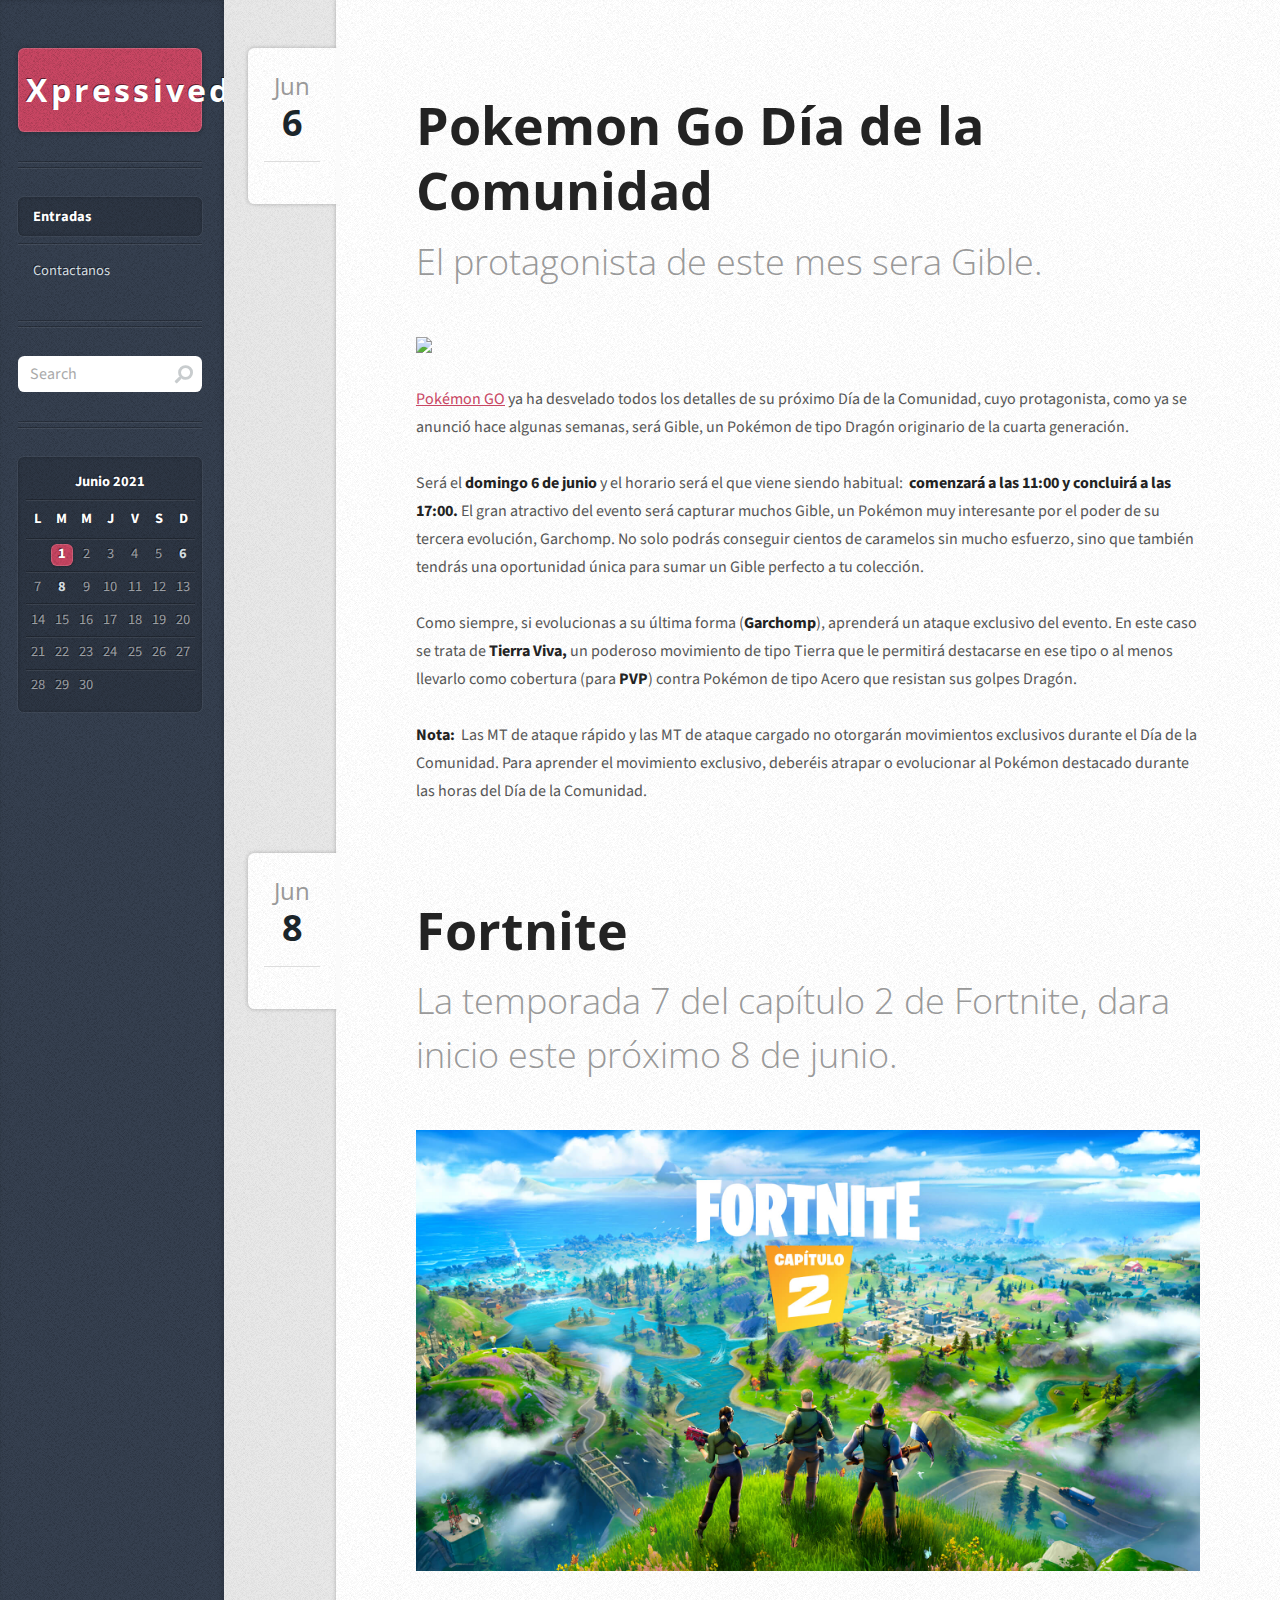
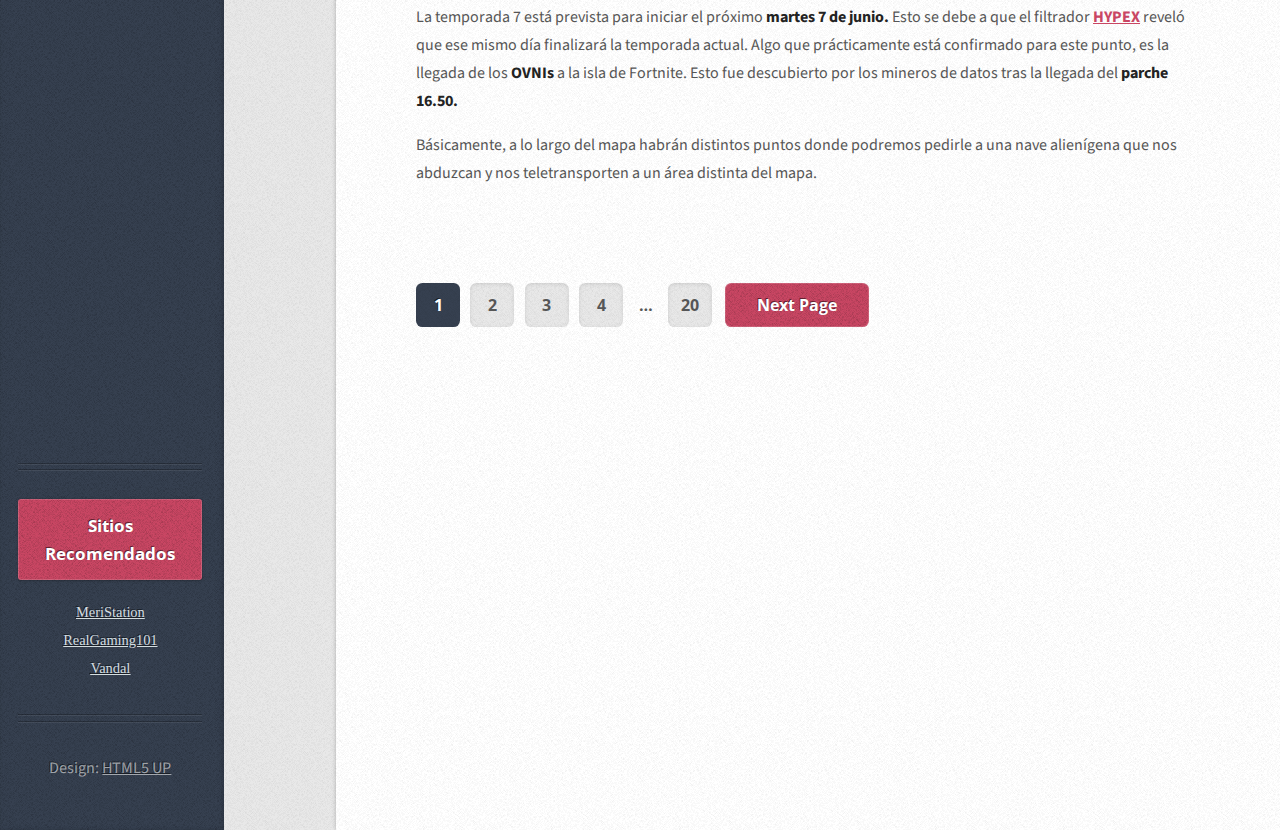
==== commit b4597f91: "commito" ====
--- a/index.html
+++ b/index.html
@@ -1,206 +1,205 @@
-<!DOCTYPE html>
-<!--
-	Striped by HTML5 UP	html5up.net | @ajlkn	Free for personal and commercial use under the CCA 3.0 license (html5up.net/license)-->
-<html>
-  <head>
-    <meta http-equiv="content-type" content="text/html; charset=utf-8">
-    <title>Xpressived</title>
-    <meta name="viewport" content="width=device-width, initial-scale=1, user-scalable=no">
-    <link rel="stylesheet" href="assets/css/style.css">
-  </head>
-  <body class="is-preload">
-    <!-- Content -->
-    <div id="content">
-      <div class="inner">
-        <!-- Post -->
-        <article class="box post post-excerpt">
-          <header>
-            <!--
-									Note: Titles and subtitles will wrap automatically when necessary, so don't worry									if they get too long. You can also remove the <p> entirely if you don't									need a subtitle.								-->
-            <h2><a href="#">Pokemon Go Día de la Comunidad <br>
-              </a></h2>
-            <p>El protagonista de este mes sera Gible.<br>
-            </p>
-          </header>
-          <div class="info">
-            <!--
-									Note: The date should be formatted exactly as it's shown below. In particular, the									"least significant" characters of the month should be encapsulated in a <span>									element to denote what gets dropped in 1200px mode (eg. the "uary" in "January").									Oh, and if you don't need a date for a particular page or post you can simply delete									the entire "date" element.								-->
-            <span class="date"><span class="month">Jun<span>io</span></span> <span-
-                class="day">6</span><span class="year">, 2021</span></span>
-            <!--
-									Note: You can change the number of list items in "stats" to whatever you want.								-->
-            <ul class="stats">
-            </ul>
-          </div>
-          <a href="#" class="image featured"><img src="images/pic01.jpg" alt=""-
-              style="width: 968px; height: 545px;"></a><a href="https://pokemongo.nianticlabs.com/es/"-
-            target="_blank">Pokémon GO</a> ya ha desvelado todos los detalles de
-          su próximo Día de la Comunidad, cuyo protagonista, como ya se anunció
-          hace algunas semanas, será Gible, un Pokémon de tipo Dragón originario
-          de la cuarta generación.<br>
-          <br>
-          Será el <strong>domingo 6 de junio</strong> y el horario será el que
-          viene siendo habitual:&nbsp; <strong>comenzará a las 11:00 y
-            concluirá a las 17:00. </strong>El gran atractivo del evento será
-          capturar muchos Gible, un Pokémon muy interesante por el poder de su
-          tercera evolución, Garchomp. No solo podrás conseguir cientos de
-          caramelos sin mucho esfuerzo, sino que también tendrás una oportunidad
-          única para sumar un Gible perfecto a tu colección. <br>
-          <br>
+<!DOCTYPE html>
+<!--
+	Striped by HTML5 UP	html5up.net | @ajlkn	Free for personal and commercial use under the CCA 3.0 license (html5up.net/license)-->
+<html>
+  <head>
+    <meta http-equiv="content-type" content="text/html; charset=utf-8">
+    <title>Xpressived</title>
+    <meta name="viewport" content="width=device-width, initial-scale=1, user-scalable=no">
+    <link rel="stylesheet" href="assets/css/style.css">
+  </head>
+  <body class="is-preload">
+    <!-- Content -->
+    <div id="content">
+      <div class="inner">
+        <!-- Post -->
+        <article class="box post post-excerpt">
+          <header>
+            <!--
+									Note: Titles and subtitles will wrap automatically when necessary, so don't worry									if they get too long. You can also remove the <p> entirely if you don't									need a subtitle.								-->
+            <h2><a href="#">Pokemon Go Día de la Comunidad <br>
+              </a></h2>
+            <p>El protagonista de este mes sera Gible.<br>
+            </p>
+          </header>
+          <div class="info">
+            <!--
+									Note: The date should be formatted exactly as it's shown below. In particular, the									"least significant" characters of the month should be encapsulated in a <span>									element to denote what gets dropped in 1200px mode (eg. the "uary" in "January").									Oh, and if you don't need a date for a particular page or post you can simply delete									the entire "date" element.								-->
+            <span class="date"><span class="month">Jun<span>io</span></span> <span
+
+                class="day">6</span><span class="year">, 2021</span></span>
+            <!--
+									Note: You can change the number of list items in "stats" to whatever you want.								-->
+            <ul class="stats">
+            </ul>
+          </div>
+          <a href="#" class="image featured"><img src="images/pic01.jpg"></a><a
+
+            href="https://pokemongo.nianticlabs.com/es/" target="_blank">Pokémon
+            GO</a> ya ha desvelado todos los detalles de su próximo Día de la
+          Comunidad, cuyo protagonista, como ya se anunció hace algunas semanas,
+          será Gible, un Pokémon de tipo Dragón originario de la cuarta
+          generación.<br>
+          <br>
+          Será el <strong>domingo 6 de junio</strong> y el horario será el que
+          viene siendo habitual:&nbsp; <strong>comenzará a las 11:00 y
+            concluirá a las 17:00. </strong>El gran atractivo del evento será
+          capturar muchos Gible, un Pokémon muy interesante por el poder de su
+          tercera evolución, Garchomp. No solo podrás conseguir cientos de
+          caramelos sin mucho esfuerzo, sino que también tendrás una oportunidad
+          única para sumar un Gible perfecto a tu colección. <br>
+          <br>
           Como siempre, si evolucionas a su última forma (<strong>Garchomp</strong>),
           aprenderá un ataque exclusivo del evento. En este caso se trata de <strong>Tierra
-            Viva,</strong> un poderoso movimiento de tipo Tierra que le
-          permitirá destacarse en ese tipo o al menos llevarlo como cobertura
-          (para <strong>PVP</strong>) contra Pokémon de tipo Acero que resistan
-          sus golpes Dragón.<br>
-          <br>
-          <strong>Nota:</strong>&nbsp; Las MT de ataque rápido y las MT de
-          ataque cargado no otorgarán movimientos exclusivos durante el Día de
-          la Comunidad. Para aprender el movimiento exclusivo, deberéis atrapar
-          o evolucionar al Pokémon destacado durante las horas del Día de la
-          Comunidad.</article>
-        <!-- Post -->
-        <article class="box post post-excerpt">
-          <header>
-            <h2><a href="#">Fortnite <br>
-              </a></h2>
-            <p>La temporada 7 del capítulo 2 de Fortnite, dara inicio este
-              próximo 8 de junio.</p>
-          </header>
-          <div class="info"> <span class="date"><span class="month">Jun<span>io</span></span>
-              <span class="day">8</span><span class="year">, 2021</span></span>
-          </div>
-          <a href="#" class="image featured"><img src="images/pic02.jpg" alt=""></a>
-          <p><span>La temporada 7 está prevista para iniciar el próximo <strong>martes
-                7 de junio.</strong> Esto se debe a que el filtrador <strong><a-
-                  href="https://twitter.com/HYPEX?ref_src=twsrc%5Etfw%7Ctwcamp%5Etweetembed%7Ctwterm%5E1371721168185655297%7Ctwgr%5E%7Ctwcon%5Es1_&amp;ref_url=https%3A%2F%2Frealgaming101.es%2Ffortnite%2Ffortnite-temporada-7-capitulo-2-fecha-de-inicio-trailer-pase-de-batalla-skins-filtraciones%2F"-
-                  target="_blank">HYPEX</a></strong> reveló que ese mismo día
-              finalizará la temporada actual.</span> Algo que prácticamente está
-            confirmado para este punto, es la llegada de los <strong>OVNIs </strong>a
-            la isla de Fortnite. Esto fue descubierto por los mineros de datos
-            tras la llegada del<strong> parche 16.50.</strong></p>
-          <p></p>
-          Básicamente, a lo largo del mapa habrán distintos puntos donde
-          podremos pedirle a una nave alienígena que nos abduzcan y nos
-          teletransporten a un área distinta del mapa.
-          <p></p>
-        </article>
-        <!-- Pagination -->
-        <div class="pagination">
-          <!--<a href="#" class="button previous">Previous Page</a>-->
-          <div class="pages"> <a href="#" class="active">1</a> <a href="#">2</a>
-            <a href="#">3</a> <a href="#">4</a> <span>…</span> <a href="#">20</a>
-          </div>
-          <a href="#" class="button next">Next Page</a> </div>
-      </div>
-    </div>
-    <!-- Sidebar -->
-    <div id="sidebar">
-      <!-- Logo -->
-      <h1 id="logo"><a href="#">Xpressived</a></h1>
-      <!-- Nav -->
-      <nav id="nav">
-        <ul>
-          <li class="current"><a href="#">Entradas</a></li>
-          <li><a href="Contacte.html">Contactanos</a></li>
-        </ul>
-      </nav>
-      <!-- Search -->
-      <section class="box search">
-        <form method="post" action="#"> <input class="text" name="search" placeholder="Search"-
-            type="text"> </form>
-      </section>
-      <!-- Calendario -->
-      <section class="box calendar">
-        <div class="inner">
-          <table>
-            <caption>Junio 2021</caption>
-            <thead>
-              <tr>
-                <th scope="col" title="Lunes">L</th>
-                <th scope="col" title="Martes">M</th>
-                <th scope="col" title="Miercoles">M</th>
-                <th scope="col" title="Jueves">J</th>
-                <th scope="col" title="Viernes">V</th>
-                <th scope="col" title="Sabado">S</th>
-                <th scope="col" title="Domingo">D</th>
-              </tr>
-            </thead>
-            <tbody>
-              <tr>
-                <td colspan="1" class="pad"><span>&nbsp;</span></td>
-                <td class="today"><a href="#">1</a></td>
-                <td><span>2</span></td>
-                <td><span>3</span></td>
-                <td><span>4</span></td>
-                <td><span>5</span></td>
-                <td><a href="#">6</a></td>
-              </tr>
-              <tr>
-                <td><span>7</span></td>
-                <td><a href="#">8</a></td>
-                <td><span>9</span></td>
-                <td><span>10</span></td>
-                <td><span>11</span></td>
-                <td><span>12</span></td>
-                <td><span>13</span></td>
-              </tr>
-              <tr>
-                <td><span>14</span></td>
-                <td><span>15</span></td>
-                <td><span>16</span></td>
-                <td><span>17</span></td>
-                <td><span>18</span></td>
-                <td><span>19</span></td>
-                <td><span>20</span></td>
-              </tr>
-              <tr>
-                <td><span>21</span></td>
-                <td><span>22</span></td>
-                <td><span>23</span></td>
-                <td><span>24</span></td>
-                <td><span>25</span></td>
-                <td><span>26</span></td>
-                <td><span>27</span></td>
-              </tr>
-              <tr>
-                <td><span>28</span></td>
-                <td><span>29</span></td>
-                <td><span>30</span></td>
-                <td class="pad" colspan="4"><span>&nbsp;</span></td>
-              </tr>
-            </tbody>
-          </table>
-        </div>
-      </section>
-      <!-- Sitios Recomendados -->
-      <section class="box recommend-sites" style="margin-top: 1350.8px;">
-        <header>
-          <h2>Sitios Recomendados</h2>
-        </header>
-        <ul>
-          <li><a href="https://as.com/meristation/" target="_blank">MeriStation<br>
-            </a> <a href="https://realgaming101.es/" target="_blank">RealGaming101<br>
-            </a> <a href="https://vandal.elespanol.com/" target="_blank"><u>Vandal</u><br>
-            </a></li>
-        </ul>
-      </section>
-      <!-- Copyright -->
-      <ul id="copyright">
-        <li>Design: <a href="http://html5up.net">HTML5 UP</a></li>
-      </ul>
-    </div>
-    <!-- Scripts -->
-    <script src="assets/js/jquery.min.js"></script>
-    <script src="assets/js/browser.min.js"></script>
-    <script src="assets/js/breakpoints.min.js"></script>
-    <script src="assets/js/util.js"></script>
-    <script src="assets/js/main.js"></script>
-  </body>
-</html>
+            Viva,</strong> un poderoso movimiento de tipo Tierra que le
+          permitirá destacarse en ese tipo o al menos llevarlo como cobertura
+          (para <strong>PVP</strong>) contra Pokémon de tipo Acero que resistan
+          sus golpes Dragón.<br>
+          <br>
+          <strong>Nota:</strong>&nbsp; Las MT de ataque rápido y las MT de
+          ataque cargado no otorgarán movimientos exclusivos durante el Día de
+          la Comunidad. Para aprender el movimiento exclusivo, deberéis atrapar
+          o evolucionar al Pokémon destacado durante las horas del Día de la
+          Comunidad.</article>
+        <!-- Post -->
+        <article class="box post post-excerpt">
+          <header>
+            <h2><a href="#">Fortnite <br>
+              </a></h2>
+            <p>La temporada 7 del capítulo 2 de Fortnite, dara inicio este
+              próximo 8 de junio.</p>
+          </header>
+          <div class="info"> <span class="date"><span class="month">Jun<span>io</span></span>
+              <span class="day">8</span><span class="year">, 2021</span></span>
+          </div>
+          <a href="#" class="image featured"><img src="images/pic02.jpg" alt=""></a>
+          <p><span>La temporada 7 está prevista para iniciar el próximo <strong>martes
+                7 de junio.</strong> Esto se debe a que el filtrador <strong><a
+
+                  href="https://twitter.com/HYPEX?ref_src=twsrc%5Etfw%7Ctwcamp%5Etweetembed%7Ctwterm%5E1371721168185655297%7Ctwgr%5E%7Ctwcon%5Es1_&amp;ref_url=https%3A%2F%2Frealgaming101.es%2Ffortnite%2Ffortnite-temporada-7-capitulo-2-fecha-de-inicio-trailer-pase-de-batalla-skins-filtraciones%2F"
+
+                  target="_blank">HYPEX</a></strong> reveló que ese mismo día
+              finalizará la temporada actual.</span> Algo que prácticamente está
+            confirmado para este punto, es la llegada de los <strong>OVNIs </strong>a
+            la isla de Fortnite. Esto fue descubierto por los mineros de datos
+            tras la llegada del<strong> parche 16.50.</strong></p>
+          <p></p>
+          Básicamente, a lo largo del mapa habrán distintos puntos donde
+          podremos pedirle a una nave alienígena que nos abduzcan y nos
+          teletransporten a un área distinta del mapa.
+          <p></p>
+        </article>
+        <!-- Pagination -->
+        <div class="pagination">
+          <!--<a href="#" class="button previous">Previous Page</a>-->
+          <div class="pages"> <a href="#" class="active">1</a> <a href="#">2</a>
+            <a href="#">3</a> <a href="#">4</a> <span>…</span> <a href="#">20</a>
+          </div>
+          <a href="#" class="button next">Next Page</a> </div>
+      </div>
+    </div>
+    <!-- Sidebar -->
+    <div id="sidebar">
+      <!-- Logo -->
+      <h1 id="logo"><a href="#">Xpressived</a></h1>
+      <!-- Nav -->
+      <nav id="nav">
+        <ul>
+          <li class="current"><a href="#">Entradas</a></li>
+          <li><a href="Contacte.html">Contactanos</a></li>
+        </ul>
+      </nav>
+      <!-- Search -->
+      <section class="box search">
+        <form method="post" action="#"> <input class="text" name="search" placeholder="Search"
+
+            type="text"> </form>
+      </section>
+      <!-- Calendario -->
+      <section class="box calendar">
+        <div class="inner">
+          <table>
+            <caption>Junio 2021</caption>
+            <thead>
+              <tr>
+                <th scope="col" title="Lunes">L</th>
+                <th scope="col" title="Martes">M</th>
+                <th scope="col" title="Miercoles">M</th>
+                <th scope="col" title="Jueves">J</th>
+                <th scope="col" title="Viernes">V</th>
+                <th scope="col" title="Sabado">S</th>
+                <th scope="col" title="Domingo">D</th>
+              </tr>
+            </thead>
+            <tbody>
+              <tr>
+                <td colspan="1" class="pad"><span>&nbsp;</span></td>
+                <td class="today"><a href="#">1</a></td>
+                <td><span>2</span></td>
+                <td><span>3</span></td>
+                <td><span>4</span></td>
+                <td><span>5</span></td>
+                <td><a href="#">6</a></td>
+              </tr>
+              <tr>
+                <td><span>7</span></td>
+                <td><a href="#">8</a></td>
+                <td><span>9</span></td>
+                <td><span>10</span></td>
+                <td><span>11</span></td>
+                <td><span>12</span></td>
+                <td><span>13</span></td>
+              </tr>
+              <tr>
+                <td><span>14</span></td>
+                <td><span>15</span></td>
+                <td><span>16</span></td>
+                <td><span>17</span></td>
+                <td><span>18</span></td>
+                <td><span>19</span></td>
+                <td><span>20</span></td>
+              </tr>
+              <tr>
+                <td><span>21</span></td>
+                <td><span>22</span></td>
+                <td><span>23</span></td>
+                <td><span>24</span></td>
+                <td><span>25</span></td>
+                <td><span>26</span></td>
+                <td><span>27</span></td>
+              </tr>
+              <tr>
+                <td><span>28</span></td>
+                <td><span>29</span></td>
+                <td><span>30</span></td>
+                <td class="pad" colspan="4"><span>&nbsp;</span></td>
+              </tr>
+            </tbody>
+          </table>
+        </div>
+      </section>
+      <!-- Sitios Recomendados -->
+      <section class="box recommend-sites" style="margin-top: 1350.8px;">
+        <header>
+          <h2>Sitios Recomendados</h2>
+        </header>
+        <ul>
+          <li><a href="https://as.com/meristation/" target="_blank">MeriStation<br>
+            </a> <a href="https://realgaming101.es/" target="_blank">RealGaming101<br>
+            </a> <a href="https://vandal.elespanol.com/" target="_blank"><u>Vandal</u><br>
+            </a></li>
+        </ul>
+      </section>
+      <!-- Copyright -->
+      <ul id="copyright">
+        <li>Design: <a href="http://html5up.net">HTML5 UP</a></li>
+      </ul>
+    </div>
+    <!-- Scripts -->
+    <script src="assets/js/jquery.min.js"></script>
+    <script src="assets/js/browser.min.js"></script>
+    <script src="assets/js/breakpoints.min.js"></script>
+    <script src="assets/js/util.js"></script>
+    <script src="assets/js/main.js"></script>
+  </body>
+</html>
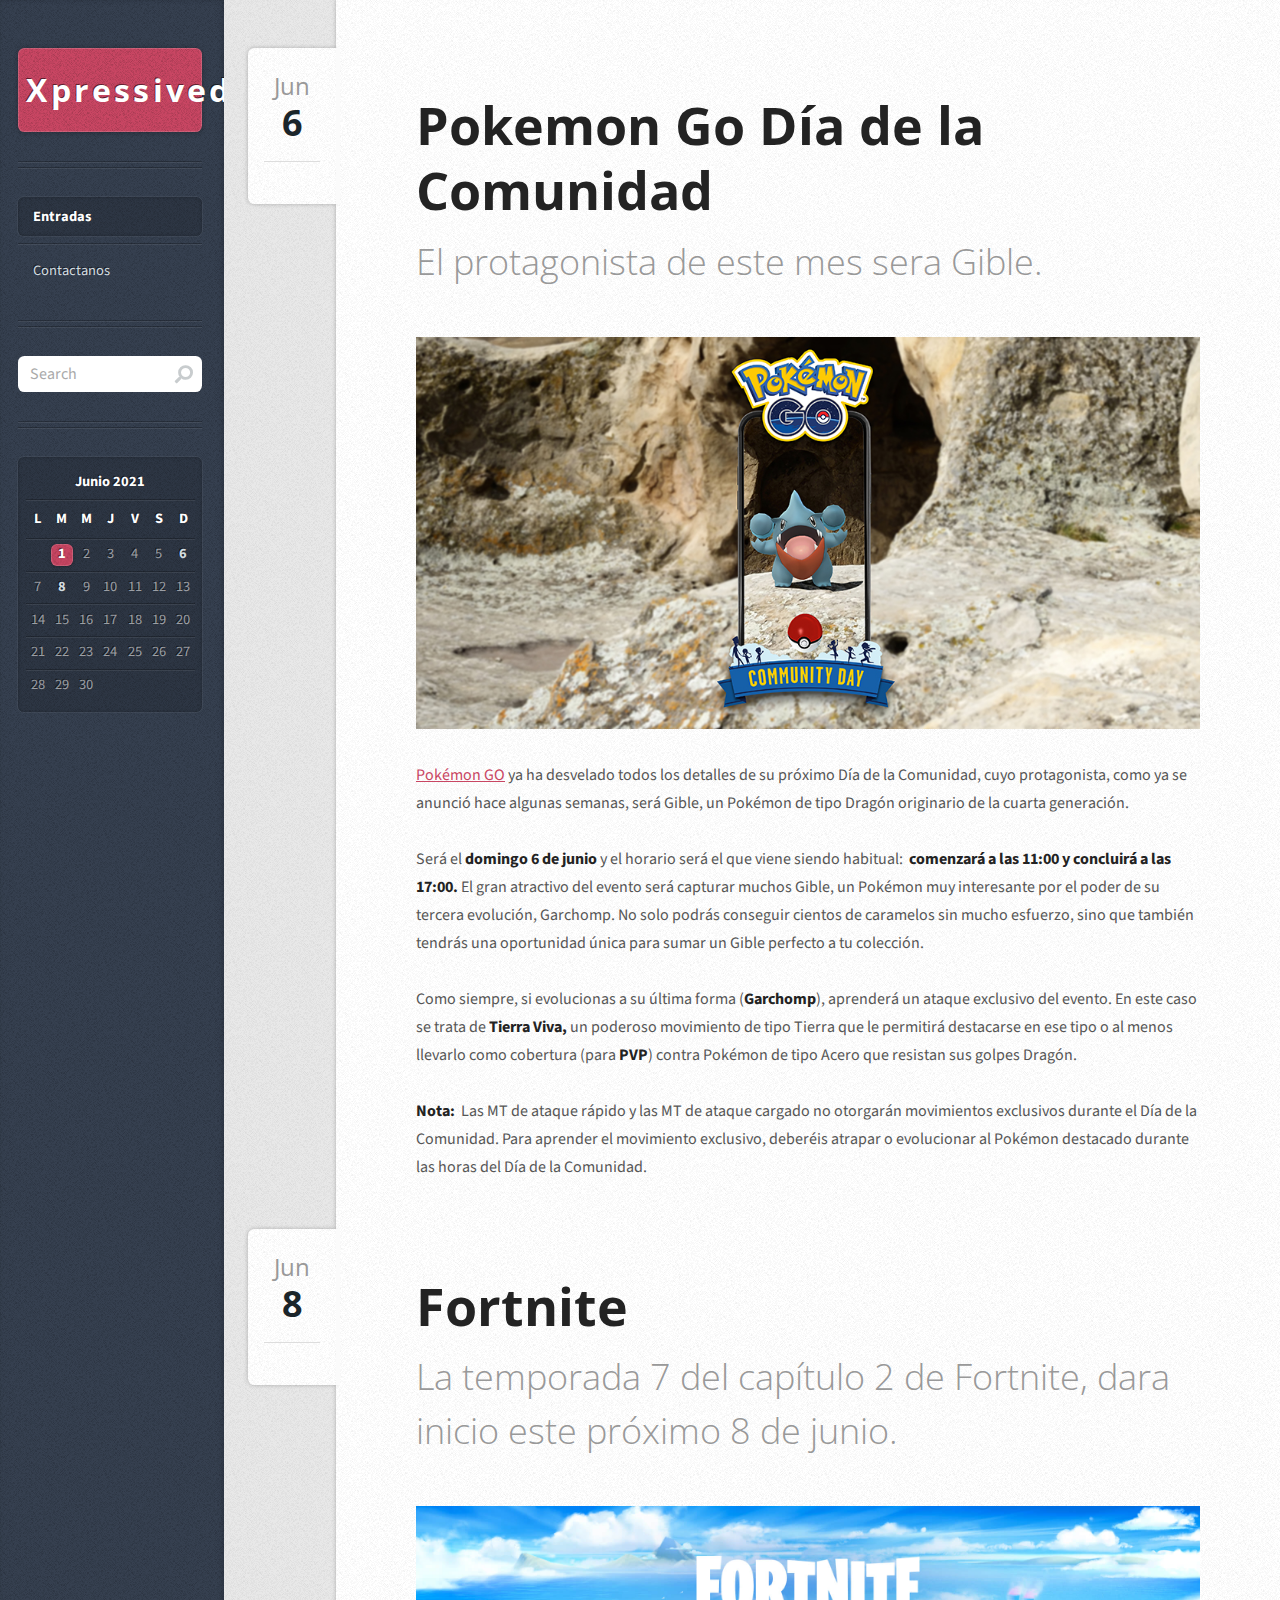
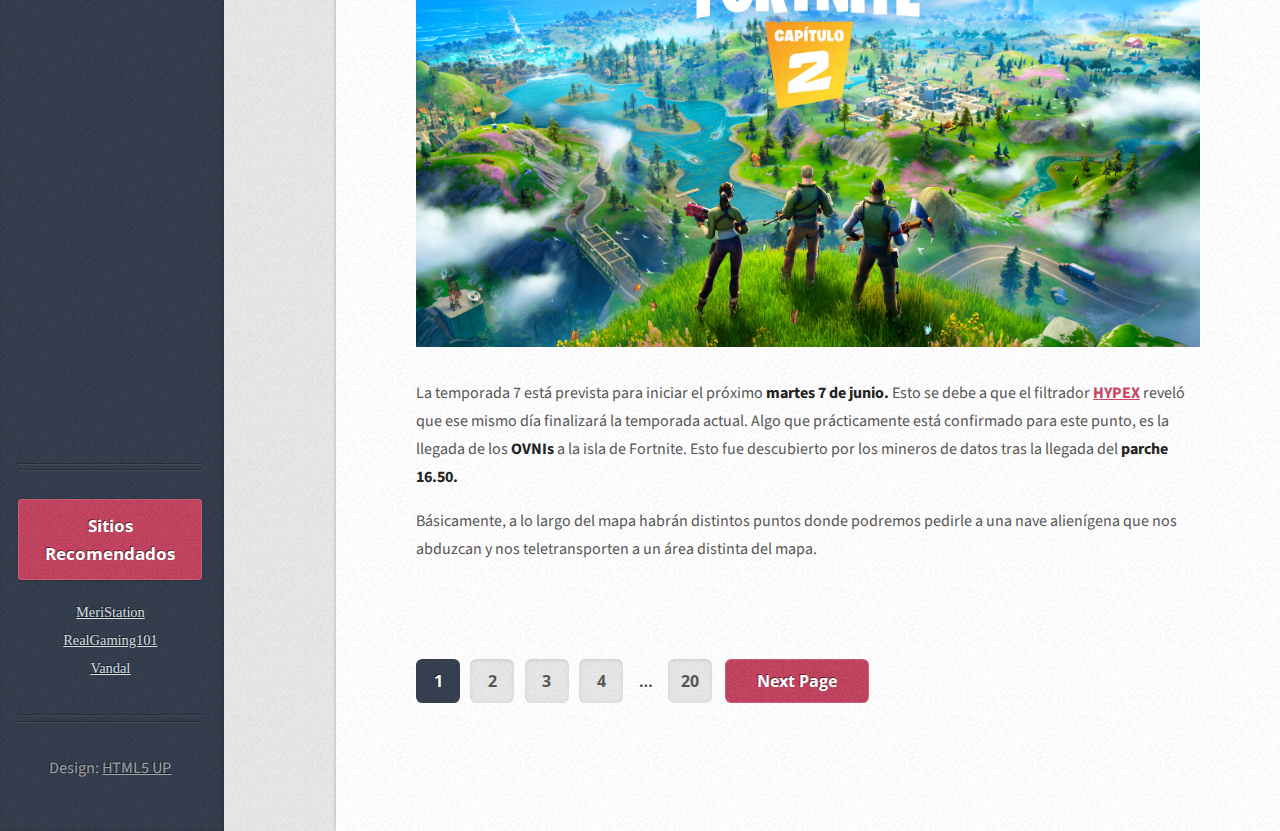
==== commit f2e26163: "Errores ok!" ====
--- a/index.html
+++ b/index.html
@@ -33,7 +33,7 @@
             <ul class="stats">
             </ul>
           </div>
-          <a href="#" class="image featured"><img src="images/pic01.jpg"></a><a
+          <a href="#" class="image featured"><img src="images/pic01.jpg" alt=""></a><a
 
             href="https://pokemongo.nianticlabs.com/es/" target="_blank">Pokémon
             GO</a> ya ha desvelado todos los detalles de su próximo Día de la
